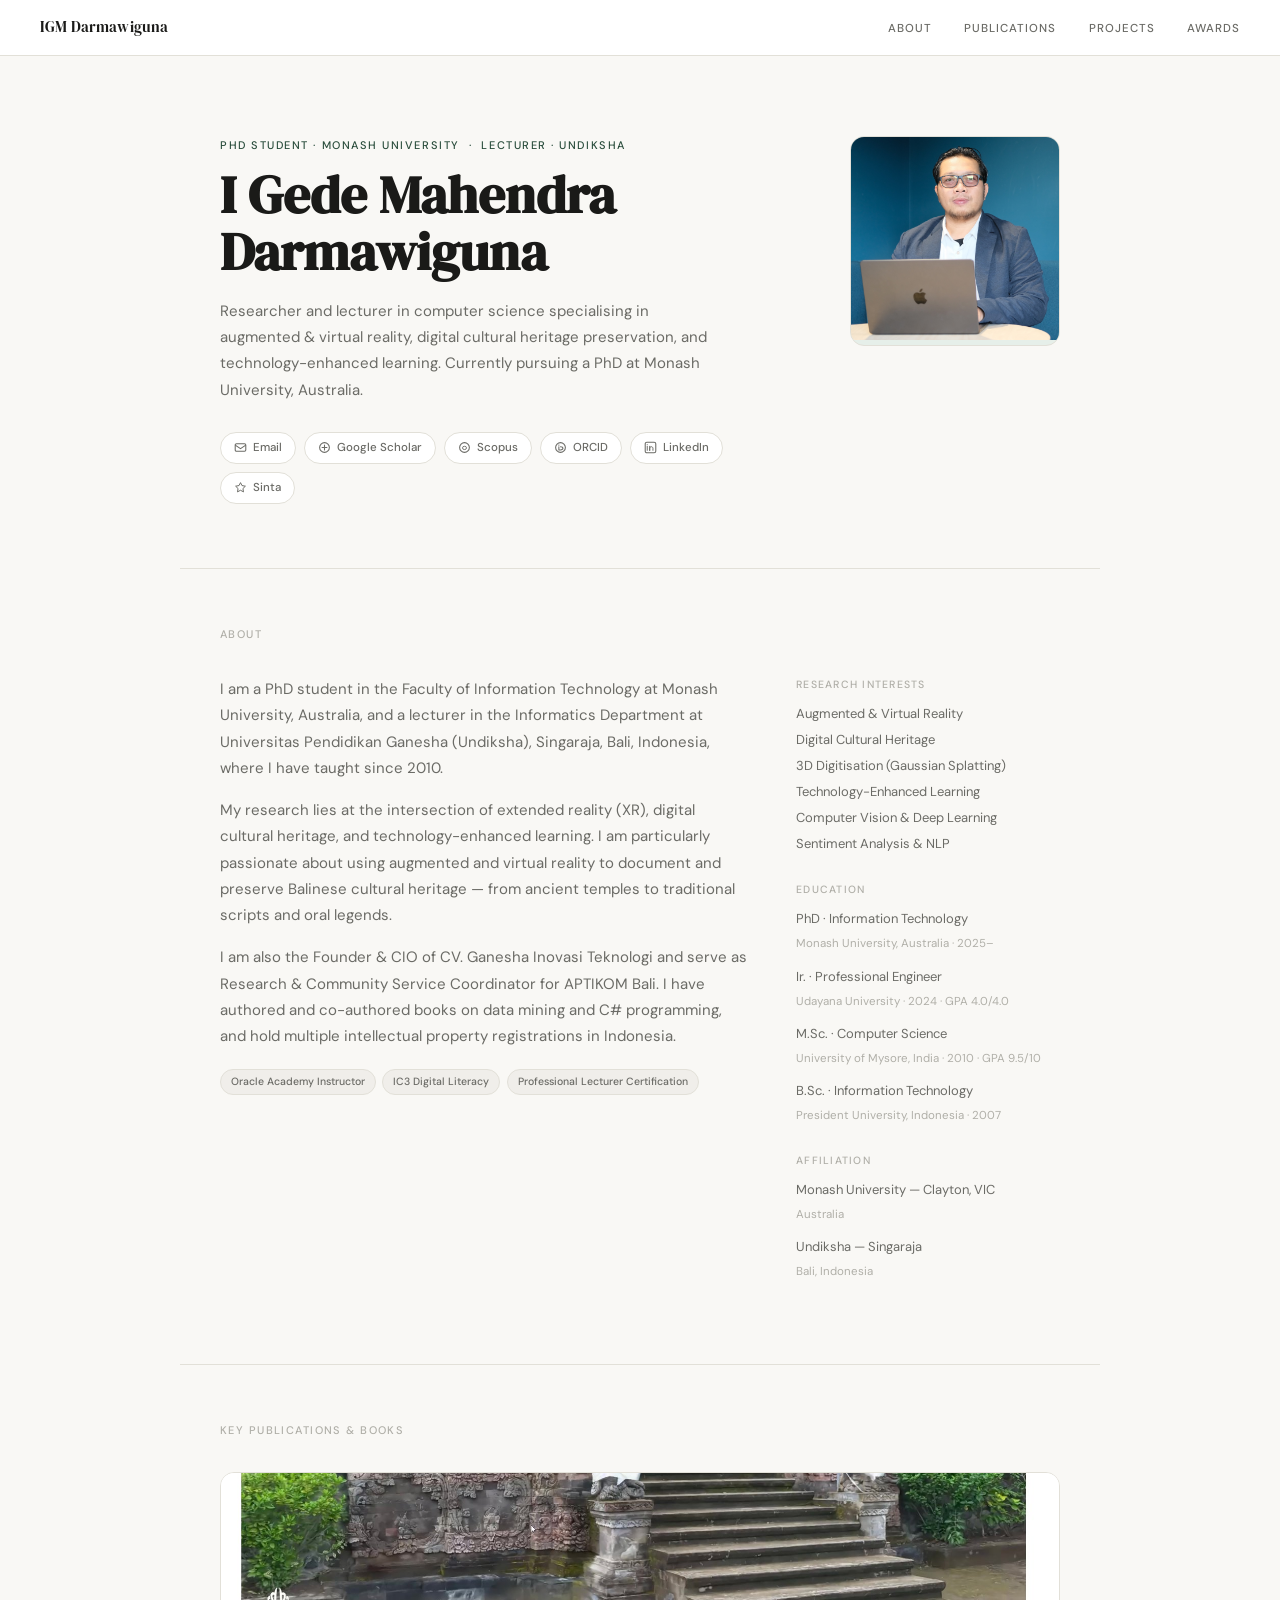
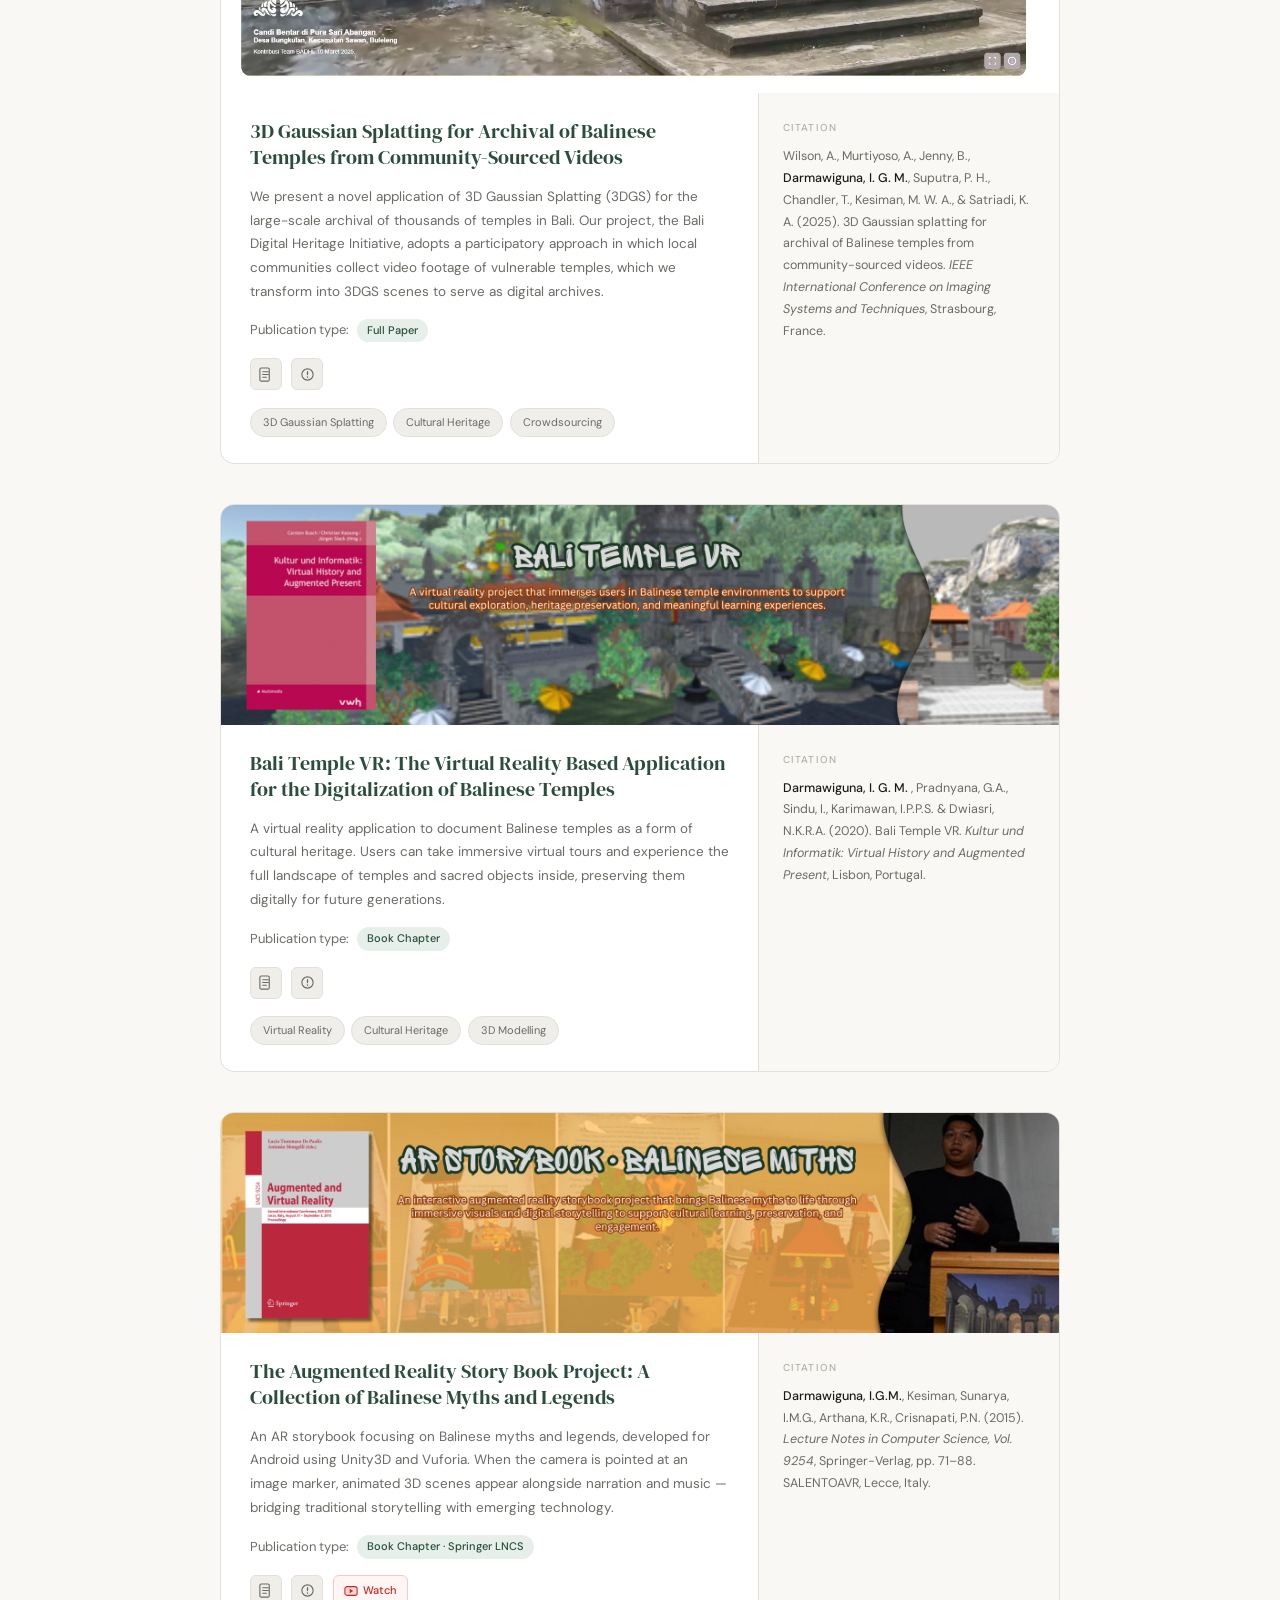
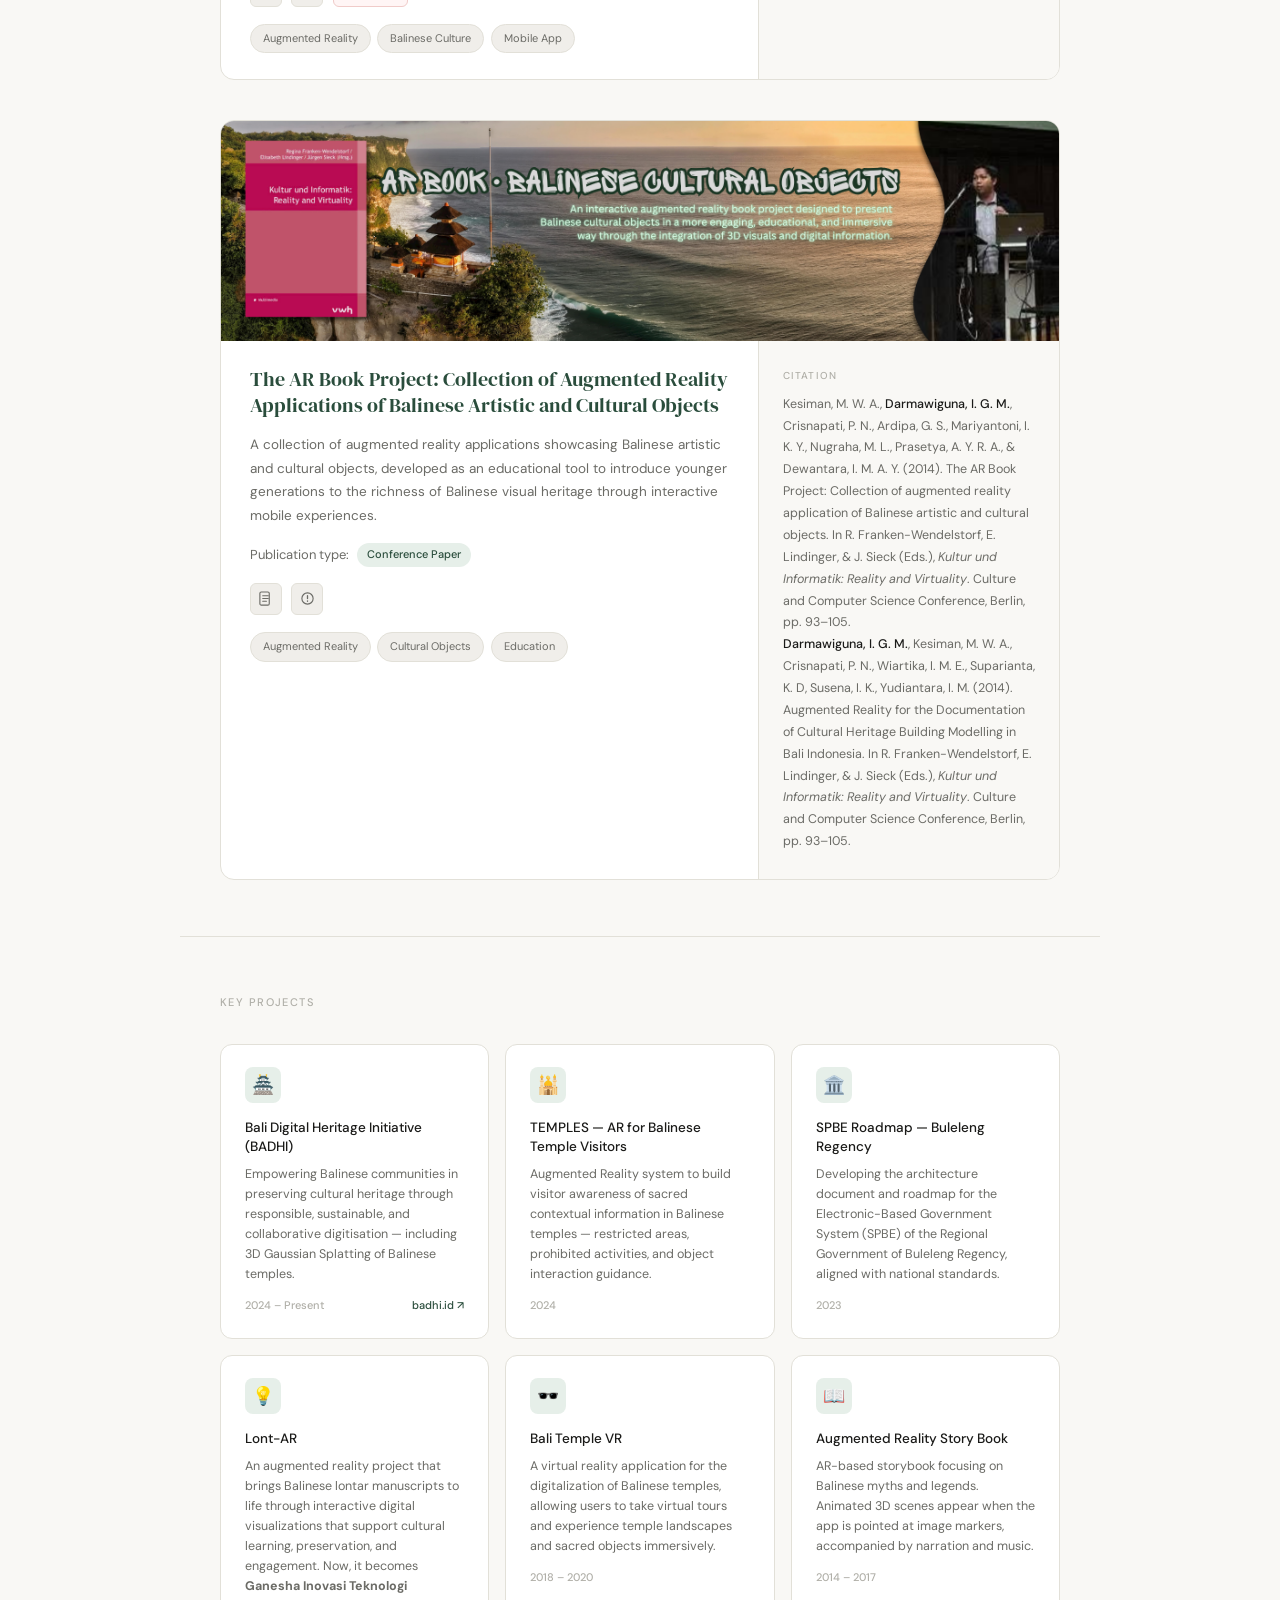
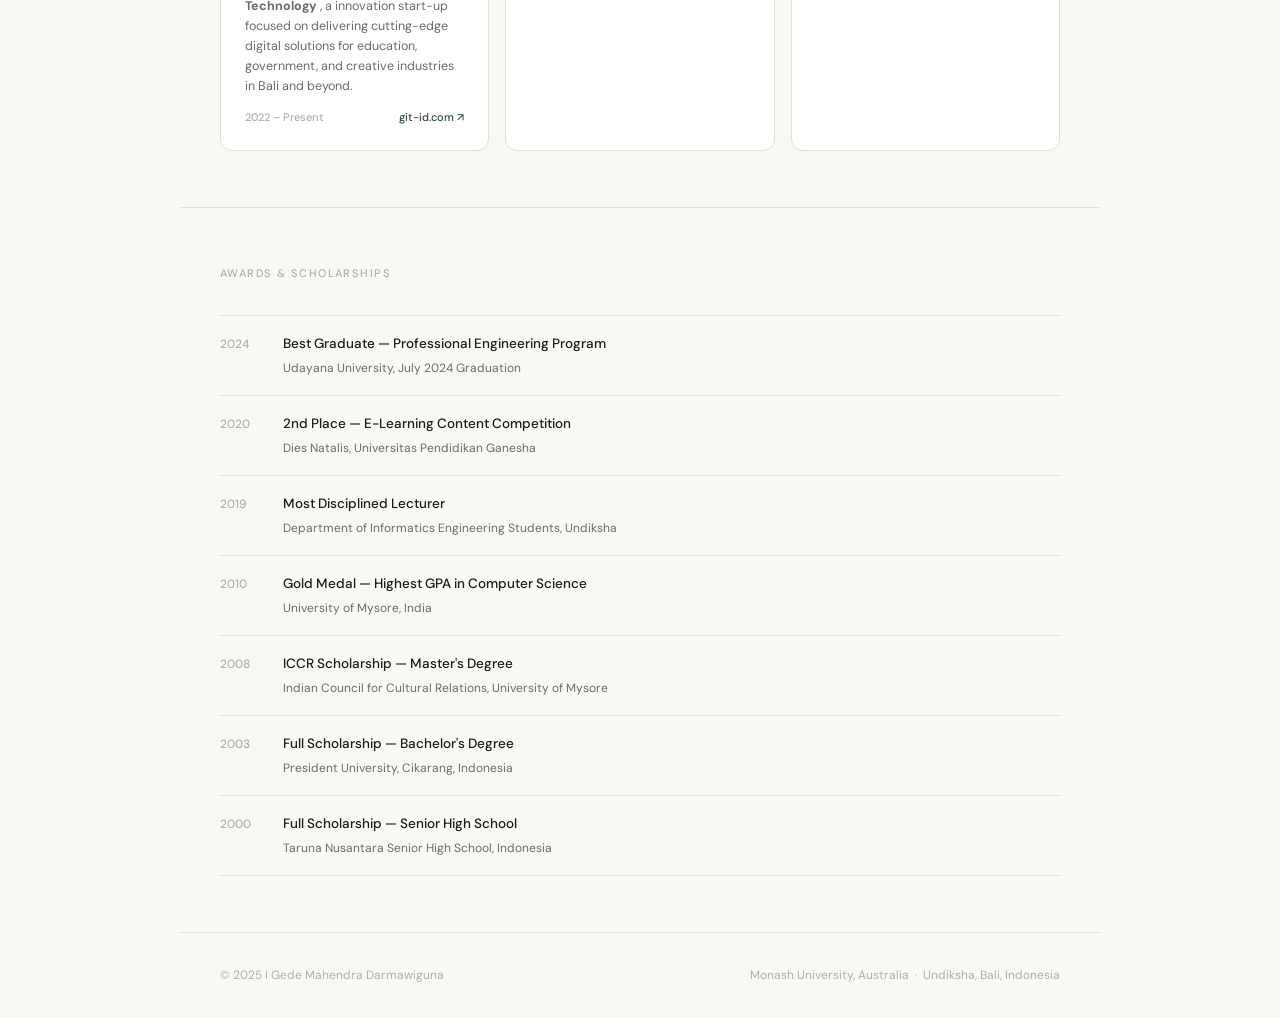
==== index.html @ f2cfb2e0 "Update index.html" ====
<!DOCTYPE html>
<html lang="en">
<head>
  <meta charset="UTF-8" />
  <meta name="viewport" content="width=device-width, initial-scale=1.0" />
  <title>I Gede Mahendra Darmawiguna</title>
  <link href="https://fonts.googleapis.com/css2?family=DM+Serif+Display:ital@0;1&family=DM+Sans:opsz,wght@9..40,300;9..40,400;9..40,500&display=swap" rel="stylesheet" />
  <link rel="stylesheet" href="style.css" />
</head>
<body>

<!-- ═══════════════════════════════════════
     NAV
════════════════════════════════════════ -->
<nav>
  <a href="#" class="nav-logo">IGM Darmawiguna</a>
  <ul class="nav-links">
    <li><a href="#about">About</a></li>
    <li><a href="#publications">Publications</a></li>
    <li><a href="#projects">Projects</a></li>
    <li><a href="#awards">Awards</a></li>
  </ul>
</nav>

<!-- ═══════════════════════════════════════
     HERO
════════════════════════════════════════ -->
<div class="hero">
  <div>
    <p class="hero-title">PhD Student · Monash University &nbsp;·&nbsp; Lecturer · Undiksha</p>
    <h1 class="hero-name">I Gede Mahendra<br>Darmawiguna</h1>
    <p class="hero-tagline">
      Researcher and lecturer in computer science specialising in augmented &amp; virtual reality,
      digital cultural heritage preservation, and technology-enhanced learning.
      Currently pursuing a PhD at Monash University, Australia.
    </p>
    <div class="hero-contacts">
      <a class="contact-pill" href="mailto:i.darmawiguna@monash.edu">
        <svg width="13" height="13" viewBox="0 0 16 16" fill="none"><rect x="1.5" y="3.5" width="13" height="9" rx="1.5" stroke="currentColor" stroke-width="1.3"/><path d="M1.5 5l6.5 4.5L14.5 5" stroke="currentColor" stroke-width="1.3"/></svg>
        Email
      </a>
      <a class="contact-pill" href="https://scholar.google.com/citations?user=TYNXprAAAAAJ&hl=en" target="_blank">
        <svg width="13" height="13" viewBox="0 0 16 16" fill="none"><circle cx="8" cy="8" r="6" stroke="currentColor" stroke-width="1.3"/><path d="M5 8h6M8 5v6" stroke="currentColor" stroke-width="1.3" stroke-linecap="round"/></svg>
        Google Scholar
      </a>
      <a class="contact-pill" href="https://www.scopus.com/authid/detail.uri?authorId=56912388700" target="_blank">
        <svg width="13" height="13" viewBox="0 0 16 16" fill="none"><circle cx="8" cy="8" r="6" stroke="currentColor" stroke-width="1.3"/><path d="M5.5 8.5a2.5 2 0 1 0 5 0 2.5 2 0 1 0-5 0" stroke="currentColor" stroke-width="1.1"/></svg>
        Scopus
      </a>
      <a class="contact-pill" href="https://orcid.org/0000-0002-4368-580X" target="_blank">
        <svg width="13" height="13" viewBox="0 0 16 16" fill="none"><circle cx="8" cy="8" r="6" stroke="currentColor" stroke-width="1.3"/><circle cx="6" cy="5" r="0.8" fill="currentColor"/><path d="M6 7v4M8 7c2 0 3 1 3 2s-1 2-3 2H6" stroke="currentColor" stroke-width="1.3" stroke-linecap="round"/></svg>
        ORCID
      </a>
      <a class="contact-pill" href="https://www.linkedin.com/in/igmdarmawiguna/" target="_blank">
        <svg width="13" height="13" viewBox="0 0 16 16" fill="none"><rect x="1.5" y="1.5" width="13" height="13" rx="2" stroke="currentColor" stroke-width="1.3"/><path d="M4 6.5v5M4 4.5v.1M7 11.5V9c0-1.1.9-2 2-2s2 .9 2 2v2.5M7 6.5v5" stroke="currentColor" stroke-width="1.2" stroke-linecap="round"/></svg>
        LinkedIn
      </a>
      <a class="contact-pill" href="https://sinta.kemdikbud.go.id/authors/profile/5976117" target="_blank">
        <svg width="13" height="13" viewBox="0 0 16 16" fill="none"><path d="M8 2l1.8 3.6L14 6.4l-3 2.9.7 4.1L8 11.4l-3.7 2 .7-4.1-3-2.9 4.2-.8z" stroke="currentColor" stroke-width="1.2" stroke-linejoin="round"/></svg>
        Sinta
      </a>
    </div>
  </div>
  <div class="hero-photo">
   <span class="hero-photo-initials"><img src="images/photo.png" alt="I Gede Mahendra Darmawiguna" style="width:100%;height:100%;object-fit:cover;"></span>
  </div>
</div>

<!-- ═══════════════════════════════════════
     ABOUT
════════════════════════════════════════ -->
<section id="about">
  <p class="section-label">About</p>
  <div class="about-grid">
    <div class="about-text">
      <p>I am a PhD student in the Faculty of Information Technology at Monash University, Australia, and a lecturer in the Informatics Department at Universitas Pendidikan Ganesha (Undiksha), Singaraja, Bali, Indonesia, where I have taught since 2010.</p>
      <p>My research lies at the intersection of extended reality (XR), digital cultural heritage, and technology-enhanced learning. I am particularly passionate about using augmented and virtual reality to document and preserve Balinese cultural heritage — from ancient temples to traditional scripts and oral legends.</p>
      <p>I am also the Founder &amp; CIO of CV. Ganesha Inovasi Teknologi and serve as Research &amp; Community Service Coordinator for APTIKOM Bali. I have authored and co-authored books on data mining and C# programming, and hold multiple intellectual property registrations in Indonesia.</p>
      <div class="cert-row">
        <span class="cert-badge">Oracle Academy Instructor</span>
        <span class="cert-badge">IC3 Digital Literacy</span>
        <span class="cert-badge">Professional Lecturer Certification</span>
      </div>
    </div>
    <div class="about-sidebar">
      <div class="sidebar-block">
        <h4>Research Interests</h4>
        <p>Augmented &amp; Virtual Reality</p>
        <p>Digital Cultural Heritage</p>
        <p>3D Digitisation (Gaussian Splatting)</p>
        <p>Technology-Enhanced Learning</p>
        <p>Computer Vision &amp; Deep Learning</p>
        <p>Sentiment Analysis &amp; NLP</p>
        
      </div>
      <div class="sidebar-block">
        <h4>Education</h4>
        <p>PhD · Information Technology</p>
        <p class="sub">Monash University, Australia · 2025–</p>
        <p>Ir. · Professional Engineer</p>
        <p class="sub">Udayana University · 2024 · GPA 4.0/4.0</p>
        <p>M.Sc. · Computer Science</p>
        <p class="sub">University of Mysore, India · 2010 · GPA 9.5/10</p>
        <p>B.Sc. · Information Technology</p>
        <p class="sub">President University, Indonesia · 2007</p>
      </div>
      <div class="sidebar-block">
        <h4>Affiliation</h4>
        <p>Monash University — Clayton, VIC</p>
        <p class="sub">Australia</p>
        <p>Undiksha — Singaraja</p>
        <p class="sub">Bali, Indonesia</p>
      </div>
    </div>
  </div>
</section>

<!-- ═══════════════════════════════════════
     PUBLICATIONS
     Image files live in: images/
     YouTube links: update href on .pub-icon-btn.yt
════════════════════════════════════════ -->
<section id="publications">
  <p class="section-label">Key Publications &amp; Books</p>
  <div class="pub-list">

    <!-- ── PUB 1 ── -->
    <div class="pub-card">
      <!-- images/pub-badhi-3dgs.png — screenshot from BADHI project -->
      <img class="pub-thumb" src="images/pub-badhi-3dgs.png" alt="3D Gaussian Splatting — Balinese Temples" />
      <div class="pub-body">
        <div class="pub-main">
          <h3 class="pub-title">3D Gaussian Splatting for Archival of Balinese Temples from Community-Sourced Videos</h3>
          <p class="pub-abstract">We present a novel application of 3D Gaussian Splatting (3DGS) for the large-scale archival of thousands of temples in Bali. Our project, the Bali Digital Heritage Initiative, adopts a participatory approach in which local communities collect video footage of vulnerable temples, which we transform into 3DGS scenes to serve as digital archives.</p>
          <div class="pub-type-row">Publication type: <span class="pub-type-badge">Full Paper</span></div>
          <div class="pub-icons">
            <!-- PDF -->
            <a class="pub-icon-btn" href="#" title="PDF">
              <svg width="15" height="15" viewBox="0 0 16 16" fill="none"><rect x="2" y="1" width="10" height="14" rx="1.5" stroke="currentColor" stroke-width="1.2"/><path d="M5 5h6M5 8h6M5 11h4" stroke="currentColor" stroke-width="1.1" stroke-linecap="round"/></svg>
            </a>
            <!-- Cite -->
            <a class="pub-icon-btn" href="#" title="Cite / BibTeX">
              <svg width="15" height="15" viewBox="0 0 16 16" fill="none"><path d="M8 14A6 6 0 1 0 8 2a6 6 0 0 0 0 12z" stroke="currentColor" stroke-width="1.2"/><path d="M8 8V5M8 10.5v.5" stroke="currentColor" stroke-width="1.4" stroke-linecap="round"/></svg>
            </a>
          </div>
          <div class="pub-tags">
            <span class="tag">3D Gaussian Splatting</span>
            <span class="tag">Cultural Heritage</span>
            <span class="tag">Crowdsourcing</span>
          </div>
        </div>
        <div class="pub-cite">
          <p class="pub-cite-label">Citation</p>
          <p class="pub-cite-text">Wilson, A., Murtiyoso, A., Jenny, B., <strong>Darmawiguna, I. G. M.</strong>, Suputra, P. H., Chandler, T., Kesiman, M. W. A., &amp; Satriadi, K. A. (2025). 3D Gaussian splatting for archival of Balinese temples from community-sourced videos. <span class="pub-cite-venue">IEEE International Conference on Imaging Systems and Techniques</span>, Strasbourg, France.</p>
        </div>
      </div>
    </div>

    <!-- ── PUB 3 ── -->
    <div class="pub-card">
      <!-- images/pub-bali-temple-vr.svg — replace with actual screenshot -->
      <img class="pub-thumb" src="images/pub-bali-temple-vr.png" alt="Bali Temple VR" />
      <div class="pub-body">
        <div class="pub-main">
          <h3 class="pub-title">Bali Temple VR: The Virtual Reality Based Application for the Digitalization of Balinese Temples</h3>
          <p class="pub-abstract">A virtual reality application to document Balinese temples as a form of cultural heritage. Users can take immersive virtual tours and experience the full landscape of temples and sacred objects inside, preserving them digitally for future generations.</p>
          <div class="pub-type-row">Publication type: <span class="pub-type-badge">Book Chapter</span></div>
          <div class="pub-icons">
            <a class="pub-icon-btn" href="#" title="PDF"><svg width="15" height="15" viewBox="0 0 16 16" fill="none"><rect x="2" y="1" width="10" height="14" rx="1.5" stroke="currentColor" stroke-width="1.2"/><path d="M5 5h6M5 8h6M5 11h4" stroke="currentColor" stroke-width="1.1" stroke-linecap="round"/></svg></a>
            <a class="pub-icon-btn" href="#" title="Cite / BibTeX"><svg width="15" height="15" viewBox="0 0 16 16" fill="none"><path d="M8 14A6 6 0 1 0 8 2a6 6 0 0 0 0 12z" stroke="currentColor" stroke-width="1.2"/><path d="M8 8V5M8 10.5v.5" stroke="currentColor" stroke-width="1.4" stroke-linecap="round"/></svg></a>
          </div>
          <div class="pub-tags"><span class="tag">Virtual Reality</span><span class="tag">Cultural Heritage</span><span class="tag">3D Modelling</span></div>
        </div>
        <div class="pub-cite">
          <p class="pub-cite-label">Citation</p>
          <p class="pub-cite-text"><strong>Darmawiguna, I. G. M. </strong>, Pradnyana, G.A., Sindu, I., Karimawan, I.P.P.S. &amp; Dwiasri, N.K.R.A. (2020). Bali Temple VR. <span class="pub-cite-venue">Kultur und Informatik: Virtual History and Augmented Present</span>, Lisbon, Portugal.</p>
        </div>
      </div>
    </div>

    <!-- ── PUB 4 ── -->
    <div class="pub-card">
      <!-- images/pub-ar-storybook.svg — replace with actual screenshot -->
      <img class="pub-thumb" src="images/pub-ar-storybook.png" alt="AR Story Book Project" />
      <div class="pub-body">
        <div class="pub-main">
          <h3 class="pub-title">The Augmented Reality Story Book Project: A Collection of Balinese Myths and Legends</h3>
          <p class="pub-abstract">An AR storybook focusing on Balinese myths and legends, developed for Android using Unity3D and Vuforia. When the camera is pointed at an image marker, animated 3D scenes appear alongside narration and music — bridging traditional storytelling with emerging technology.</p>
          <div class="pub-type-row">Publication type: <span class="pub-type-badge">Book Chapter · Springer LNCS</span></div>
          <div class="pub-icons">
            <a class="pub-icon-btn" href="#" title="PDF"><svg width="15" height="15" viewBox="0 0 16 16" fill="none"><rect x="2" y="1" width="10" height="14" rx="1.5" stroke="currentColor" stroke-width="1.2"/><path d="M5 5h6M5 8h6M5 11h4" stroke="currentColor" stroke-width="1.1" stroke-linecap="round"/></svg></a>
            <a class="pub-icon-btn" href="#" title="Cite / BibTeX"><svg width="15" height="15" viewBox="0 0 16 16" fill="none"><path d="M8 14A6 6 0 1 0 8 2a6 6 0 0 0 0 12z" stroke="currentColor" stroke-width="1.2"/><path d="M8 8V5M8 10.5v.5" stroke="currentColor" stroke-width="1.4" stroke-linecap="round"/></svg></a>
            <!-- YouTube: replace href with actual demo video -->
            <a class="pub-icon-btn yt" href="https://www.youtube.com/watch?v=W7mN5129c0Y" target="_blank" title="Watch on YouTube">
              <svg width="14" height="14" viewBox="0 0 16 16" fill="none"><rect x="1" y="3" width="14" height="10" rx="2.5" fill="currentColor" opacity="0.15"/><rect x="1" y="3" width="14" height="10" rx="2.5" stroke="currentColor" stroke-width="1.2"/><path d="M6.5 5.5l4 2.5-4 2.5V5.5z" fill="currentColor"/></svg>
              Watch
            </a>
          </div>
          <div class="pub-tags"><span class="tag">Augmented Reality</span><span class="tag">Balinese Culture</span><span class="tag">Mobile App</span></div>
        </div>
        <div class="pub-cite">
          <p class="pub-cite-label">Citation</p>
          <p class="pub-cite-text"><strong>Darmawiguna, I.G.M.</strong>, Kesiman, Sunarya, I.M.G., Arthana, K.R., Crisnapati, P.N. (2015). <span class="pub-cite-venue">Lecture Notes in Computer Science, Vol. 9254</span>, Springer-Verlag, pp. 71–88. SALENTOAVR, Lecce, Italy.</p>
        </div>
      </div>
    </div>

    <!-- ── PUB 5 ── -->
    <div class="pub-card">
      <!-- images/pub-ar-book.svg — replace with actual screenshot -->
      <img class="pub-thumb" src="images/pub-ar-book.png" alt="The AR Book Project" />
      <div class="pub-body">
        <div class="pub-main">
          <h3 class="pub-title">The AR Book Project: Collection of Augmented Reality Applications of Balinese Artistic and Cultural Objects</h3>
          <p class="pub-abstract">A collection of augmented reality applications showcasing Balinese artistic and cultural objects, developed as an educational tool to introduce younger generations to the richness of Balinese visual heritage through interactive mobile experiences.</p>
          <div class="pub-type-row">Publication type: <span class="pub-type-badge">Conference Paper</span></div>
          <div class="pub-icons">
            <a class="pub-icon-btn" href="#" title="PDF"><svg width="15" height="15" viewBox="0 0 16 16" fill="none"><rect x="2" y="1" width="10" height="14" rx="1.5" stroke="currentColor" stroke-width="1.2"/><path d="M5 5h6M5 8h6M5 11h4" stroke="currentColor" stroke-width="1.1" stroke-linecap="round"/></svg></a>
            <a class="pub-icon-btn" href="#" title="Cite / BibTeX"><svg width="15" height="15" viewBox="0 0 16 16" fill="none"><path d="M8 14A6 6 0 1 0 8 2a6 6 0 0 0 0 12z" stroke="currentColor" stroke-width="1.2"/><path d="M8 8V5M8 10.5v.5" stroke="currentColor" stroke-width="1.4" stroke-linecap="round"/></svg></a>
        
          </div>
          <div class="pub-tags"><span class="tag">Augmented Reality</span><span class="tag">Cultural Objects</span><span class="tag">Education</span></div>
        </div>
        <div class="pub-cite">
          <p class="pub-cite-label">Citation</p>
          <p class="pub-cite-text">Kesiman, M. W. A., <strong>Darmawiguna, I. G. M.</strong>, Crisnapati, P. N., Ardipa, G. S., Mariyantoni, I. K. Y., Nugraha, M. L., Prasetya, A. Y. R. A., & Dewantara, I. M. A. Y. (2014). The AR Book Project: Collection of augmented reality application of Balinese artistic and cultural objects. In R. Franken-Wendelstorf, E. Lindinger, & J. Sieck (Eds.), <span class="pub-cite-venue">Kultur und Informatik: Reality and Virtuality</span>. Culture and Computer Science Conference, Berlin, pp. 93–105.</p>
          <p class="pub-cite-text"><strong>Darmawiguna, I. G. M.</strong>, Kesiman, M. W. A., Crisnapati, P. N., Wiartika, I. M. E., Suparianta, K. D, Susena, I. K., Yudiantara, I. M. (2014). Augmented Reality for the Documentation of Cultural Heritage Building Modelling in Bali Indonesia. In R. Franken-Wendelstorf, E. Lindinger, & J. Sieck (Eds.), <span class="pub-cite-venue">Kultur und Informatik: Reality and Virtuality</span>. Culture and Computer Science Conference, Berlin, pp. 93–105.</p>         
        </div>
      </div>
    </div>

  </div>
</section>

<!-- ═══════════════════════════════════════
     PROJECTS
════════════════════════════════════════ -->
<section id="projects">
  <p class="section-label">Key Projects</p>
  <div class="projects-grid">

    <a class="project-card" href="https://badhi.id/" target="_blank">
      <div class="project-icon">🏯</div>
      <p class="project-name">Bali Digital Heritage Initiative (BADHI)</p>
      <p class="project-desc">Empowering Balinese communities in preserving cultural heritage through responsible, sustainable, and collaborative digitisation — including 3D Gaussian Splatting of Balinese temples.</p>
      <div class="project-meta">
        <span class="project-year">2024 – Present</span>
        <span class="project-link">badhi.id ↗</span>
      </div>
    </a>

    <a class="project-card" href="#" target="_blank">
      <div class="project-icon">🕌</div>
      <p class="project-name">TEMPLES — AR for Balinese Temple Visitors</p>
      <p class="project-desc">Augmented Reality system to build visitor awareness of sacred contextual information in Balinese temples — restricted areas, prohibited activities, and object interaction guidance.</p>
      <div class="project-meta"><span class="project-year">2024</span></div>
    </a>

    <a class="project-card" href="#" target="_blank">
      <div class="project-icon">🏛️</div>
      <p class="project-name">SPBE Roadmap — Buleleng Regency</p>
      <p class="project-desc">Developing the architecture document and roadmap for the Electronic-Based Government System (SPBE) of the Regional Government of Buleleng Regency, aligned with national standards.</p>
      <div class="project-meta"><span class="project-year">2023</span></div>
    </a>

     <a class="project-card" href="https://git-id.com/" target="_blank">
      <div class="project-icon">💡</div>
      <p class="project-name">Lont-AR</p>
      <p class="project-desc">An augmented reality project that brings Balinese lontar manuscripts to life through interactive digital visualizations that support cultural learning, preservation, and engagement. Now, it becomes <strong>Ganesha Inovasi Teknologi Technology </strong>, a innovation start-up focused on delivering cutting-edge digital solutions for education, government, and creative industries in Bali and beyond.</p>
      <div class="project-meta">
        <span class="project-year">2022 – Present</span>
        <span class="project-link">git-id.com ↗</span>
      </div>
    </a>

    <a class="project-card" href="#" target="_blank">
      <div class="project-icon">🕶️</div>
      <p class="project-name">Bali Temple VR</p>
      <p class="project-desc">A virtual reality application for the digitalization of Balinese temples, allowing users to take virtual tours and experience temple landscapes and sacred objects immersively.</p>
      <div class="project-meta"><span class="project-year">2018 – 2020</span></div>
    </a>

    <a class="project-card" href="#" target="_blank">
      <div class="project-icon">📖</div>
      <p class="project-name">Augmented Reality Story Book</p>
      <p class="project-desc">AR-based storybook focusing on Balinese myths and legends. Animated 3D scenes appear when the app is pointed at image markers, accompanied by narration and music.</p>
      <div class="project-meta"><span class="project-year">2014 – 2017</span></div>
    </a>

   

  </div>
</section>

<!-- ═══════════════════════════════════════
     AWARDS
════════════════════════════════════════ -->
<section id="awards">
  <p class="section-label">Awards &amp; Scholarships</p>
  <div class="award-list">

    <div class="award-item">
      <span class="award-year">2024</span>
      <div>
        <p class="award-name">Best Graduate — Professional Engineering Program</p>
        <p class="award-org">Udayana University, July 2024 Graduation</p>
      </div>
    </div>

    <div class="award-item">
      <span class="award-year">2020</span>
      <div>
        <p class="award-name">2nd Place — E-Learning Content Competition</p>
        <p class="award-org">Dies Natalis, Universitas Pendidikan Ganesha</p>
      </div>
    </div>

    <div class="award-item">
      <span class="award-year">2019</span>
      <div>
        <p class="award-name">Most Disciplined Lecturer</p>
        <p class="award-org">Department of Informatics Engineering Students, Undiksha</p>
      </div>
    </div>

    <div class="award-item">
      <span class="award-year">2010</span>
      <div>
        <p class="award-name">Gold Medal — Highest GPA in Computer Science</p>
        <p class="award-org">University of Mysore, India</p>
      </div>
    </div>

    <div class="award-item">
      <span class="award-year">2008</span>
      <div>
        <p class="award-name">ICCR Scholarship — Master's Degree</p>
        <p class="award-org">Indian Council for Cultural Relations, University of Mysore</p>
      </div>
    </div>

    <div class="award-item">
      <span class="award-year">2003</span>
      <div>
        <p class="award-name">Full Scholarship — Bachelor's Degree</p>
        <p class="award-org">President University, Cikarang, Indonesia</p>
      </div>
    </div>

    <div class="award-item">
      <span class="award-year">2000</span>
      <div>
        <p class="award-name">Full Scholarship — Senior High School</p>
        <p class="award-org">Taruna Nusantara Senior High School, Indonesia</p>
      </div>
    </div>

  </div>
</section>

<!-- ═══════════════════════════════════════
     FOOTER
════════════════════════════════════════ -->
<footer>
  <p>© 2025 I Gede Mahendra Darmawiguna</p>
  <p>Monash University, Australia &nbsp;·&nbsp; Undiksha, Bali, Indonesia</p>
</footer>

</body>
</html>
---- style.css ----
/* ============================================================
   I Gede Mahendra Darmawiguna — Personal Profile
   style.css
   ============================================================ */

/* ── RESET & ROOT ── */
*, *::before, *::after { box-sizing: border-box; margin: 0; padding: 0; }

:root {
  --ink:          #1a1a18;
  --ink-muted:    #6b6b66;
  --ink-faint:    #b0afa8;
  --surface:      #f9f8f5;
  --white:        #ffffff;
  --accent:       #2a4d3c;
  --accent-light: #e6efe9;
  --border:       #e2e0d8;
  --tag-bg:       #f0eeea;
  --yt-red:       #c8281e;
}

html { scroll-behavior: smooth; }

body {
  font-family: 'DM Sans', sans-serif;
  background: var(--surface);
  color: var(--ink);
  font-size: 15px;
  line-height: 1.75;
}

/* ── NAV ── */
nav {
  position: sticky; top: 0; z-index: 100;
  background: var(--white);
  border-bottom: 1px solid var(--border);
  display: flex; align-items: center; justify-content: space-between;
  padding: 0 2.5rem; height: 56px;
}
.nav-logo {
  font-family: 'DM Serif Display', serif;
  font-size: 15px; color: var(--ink);
  text-decoration: none; letter-spacing: 0.01em;
}
.nav-links { display: flex; gap: 2rem; list-style: none; }
.nav-links a {
  font-size: 11.5px; font-weight: 500;
  letter-spacing: 0.09em; text-transform: uppercase;
  color: var(--ink-muted); text-decoration: none;
  transition: color 0.2s;
}
.nav-links a:hover { color: var(--accent); }

/* ── HERO ── */
.hero {
  max-width: 920px; margin: 0 auto;
  padding: 5rem 2.5rem 4rem;
  display: grid; grid-template-columns: 1fr 210px;
  gap: 3rem; align-items: start;
}
.hero-title {
  font-size: 11px; font-weight: 500;
  letter-spacing: 0.14em; text-transform: uppercase;
  color: var(--accent); margin-bottom: 0.75rem;
}
.hero-name {
  font-family: 'DM Serif Display', serif;
  font-size: clamp(2.2rem, 5vw, 3.3rem);
  line-height: 1.07; color: var(--ink); margin-bottom: 1.1rem;
}
.hero-tagline {
  font-size: 15px; color: var(--ink-muted);
  max-width: 510px; margin-bottom: 1.8rem;
}
.hero-contacts { display: flex; flex-wrap: wrap; gap: 0.5rem; }
.contact-pill {
  display: inline-flex; align-items: center; gap: 6px;
  padding: 5px 13px; background: var(--white);
  border: 1px solid var(--border); border-radius: 999px;
  font-size: 11.5px; font-weight: 500; color: var(--ink-muted);
  text-decoration: none; transition: border-color 0.2s, color 0.2s;
}
.contact-pill:hover { border-color: var(--accent); color: var(--accent); }
.hero-photo {
  aspect-ratio: 1; border-radius: 14px;
  border: 1px solid var(--border); background: var(--accent-light);
  display: flex; align-items: center; justify-content: center; overflow: hidden;
}
.hero-photo-initials {
  font-family: 'DM Serif Display', serif;
  font-size: 3.8rem; color: var(--accent);
}

/* ── SECTIONS ── */
section {
  max-width: 920px; margin: 0 auto;
  padding: 3.5rem 2.5rem;
  border-top: 1px solid var(--border);
}
.section-label {
  font-size: 11px; font-weight: 500;
  letter-spacing: 0.13em; text-transform: uppercase;
  color: var(--ink-faint); margin-bottom: 2rem;
}

/* ── ABOUT ── */
.about-grid { display: grid; grid-template-columns: 2fr 1fr; gap: 3rem; }
.about-text p { color: var(--ink-muted); margin-bottom: 1rem; font-size: 15px; }
.about-text p:last-child { margin-bottom: 0; }

.sidebar-block { margin-bottom: 1.6rem; }
.sidebar-block h4 {
  font-size: 10.5px; font-weight: 500;
  letter-spacing: 0.12em; text-transform: uppercase;
  color: var(--ink-faint); margin-bottom: 0.55rem;
}
.sidebar-block p { font-size: 13px; color: var(--ink-muted); margin-bottom: 0.2rem; }
.sidebar-block .sub { font-size: 11.5px; color: var(--ink-faint); margin-bottom: 0.7rem; }

.cert-row { display: flex; flex-wrap: wrap; gap: 0.4rem; margin-top: 1.2rem; }
.cert-badge {
  font-size: 10.5px; font-weight: 500; padding: 3px 10px; border-radius: 999px;
  background: var(--tag-bg); color: var(--ink-muted); border: 1px solid var(--border);
}

/* ── PUBLICATIONS — CARD STYLE ── */
.pub-list { display: flex; flex-direction: column; gap: 2.5rem; }

.pub-card {
  background: var(--white);
  border: 1px solid var(--border);
  border-radius: 14px;
  overflow: hidden;
}

/* Thumbnail — real image */
.pub-thumb {
  width: 100%; height: 220px;
  object-fit: cover; display: block;
}

/* Thumbnail — SVG placeholder */
.pub-thumb-svg {
  width: 100%; height: 220px;
  display: block;
}

.pub-body {
  display: grid;
  grid-template-columns: 1fr 300px;
}

/* Left: main content */
.pub-main {
  padding: 1.6rem 1.8rem;
  border-right: 1px solid var(--border);
}

.pub-title {
  font-family: 'DM Serif Display', serif;
  font-size: 1.22rem; font-weight: 400; line-height: 1.35;
  color: var(--accent); margin-bottom: 0.85rem;
}
.pub-title a { color: inherit; text-decoration: none; }
.pub-title a:hover { text-decoration: underline; }

.pub-abstract {
  font-size: 13.5px; color: var(--ink-muted);
  line-height: 1.75; margin-bottom: 1rem;
}

.pub-type-row {
  display: flex; align-items: center; gap: 0.5rem;
  margin-bottom: 1rem; font-size: 13px; color: var(--ink-muted);
}
.pub-type-badge {
  font-size: 11px; font-weight: 500;
  padding: 2px 10px; border-radius: 999px;
  background: var(--accent-light); color: var(--accent);
}

/* Icon buttons row: PDF, Cite, YouTube */
.pub-icons { display: flex; gap: 0.6rem; margin-bottom: 1.1rem; align-items: center; }

.pub-icon-btn {
  display: inline-flex; align-items: center; justify-content: center;
  width: 32px; height: 32px; border-radius: 6px;
  background: var(--tag-bg); border: 1px solid var(--border);
  color: var(--ink-muted); text-decoration: none;
  transition: border-color 0.15s, color 0.15s;
  flex-shrink: 0;
}
.pub-icon-btn:hover { border-color: var(--accent); color: var(--accent); }

/* YouTube button — special red variant */
.pub-icon-btn.yt {
  width: auto; padding: 0 10px; gap: 5px;
  font-size: 11px; font-weight: 500;
  color: var(--yt-red); border-color: #f0cbc9;
  background: #fff5f5;
}
.pub-icon-btn.yt:hover {
  background: #ffeaea;
  border-color: var(--yt-red);
  color: var(--yt-red);
}

.pub-tags { display: flex; gap: 0.4rem; flex-wrap: wrap; }
.tag {
  font-size: 11px; font-weight: 400;
  padding: 4px 12px; border-radius: 999px;
  background: var(--tag-bg); color: var(--ink-muted);
  border: 1px solid var(--border);
}

/* Right: citation panel */
.pub-cite { padding: 1.6rem 1.5rem; background: var(--surface); }

.pub-cite-label {
  font-size: 10px; font-weight: 500;
  letter-spacing: 0.11em; text-transform: uppercase;
  color: var(--ink-faint); margin-bottom: 0.6rem;
}
.pub-cite-text {
  font-size: 12.5px; color: var(--ink-muted); line-height: 1.75;
}
.pub-cite-text strong { color: var(--ink); font-weight: 500; }
.pub-cite-venue { font-style: italic; }

/* ── PROJECTS ── */
.projects-grid {
  display: grid;
  grid-template-columns: repeat(auto-fill, minmax(250px, 1fr));
  gap: 1rem;
}
.project-card {
  background: var(--white); border: 1px solid var(--border);
  border-radius: 12px; padding: 1.4rem 1.5rem;
  transition: border-color 0.2s, transform 0.2s;
  text-decoration: none; display: block;
}
.project-card:hover { border-color: var(--accent); transform: translateY(-2px); }
.project-icon {
  width: 36px; height: 36px; border-radius: 8px;
  background: var(--accent-light);
  display: flex; align-items: center; justify-content: center;
  margin-bottom: 1rem; font-size: 18px;
}
.project-name { font-size: 13.5px; font-weight: 500; color: var(--ink); margin-bottom: 0.4rem; line-height: 1.4; }
.project-desc { font-size: 12.5px; color: var(--ink-muted); line-height: 1.6; margin-bottom: 0.8rem; }
.project-meta { display: flex; justify-content: space-between; align-items: center; }
.project-year { font-size: 11px; font-weight: 500; color: var(--ink-faint); }
.project-link { font-size: 11px; font-weight: 500; color: var(--accent); text-decoration: none; }
.project-link:hover { text-decoration: underline; }

/* ── AWARDS ── */
.award-list { display: flex; flex-direction: column; }
.award-item {
  display: grid; grid-template-columns: 44px 1fr; gap: 1.2rem;
  padding: 1rem 0; border-bottom: 1px solid var(--border); align-items: start;
}
.award-item:first-child { border-top: 1px solid var(--border); }
.award-year { font-size: 12px; font-weight: 500; color: var(--ink-faint); padding-top: 2px; }
.award-name { font-size: 13.5px; font-weight: 500; color: var(--ink); margin-bottom: 0.15rem; }
.award-org { font-size: 12px; color: var(--ink-muted); }

/* ── FOOTER ── */
footer {
  max-width: 920px; margin: 0 auto; padding: 2rem 2.5rem;
  border-top: 1px solid var(--border);
  display: flex; justify-content: space-between; align-items: center;
}
footer p { font-size: 12px; color: var(--ink-faint); }

/* ── RESPONSIVE ── */
@media (max-width: 760px) {
  nav { padding: 0 1.25rem; }
  .nav-links { gap: 1.2rem; }

  .hero {
    grid-template-columns: 1fr;
    padding: 3rem 1.25rem 2.5rem; gap: 2rem;
  }
  .hero-photo { width: 100px; }

  section { padding: 2.5rem 1.25rem; }

  .about-grid { grid-template-columns: 1fr; gap: 2rem; }

  .pub-body { grid-template-columns: 1fr; }
  .pub-main { border-right: none; border-bottom: 1px solid var(--border); }
  .pub-cite { background: var(--surface); }

  footer { flex-direction: column; gap: 0.4rem; text-align: center; }
}
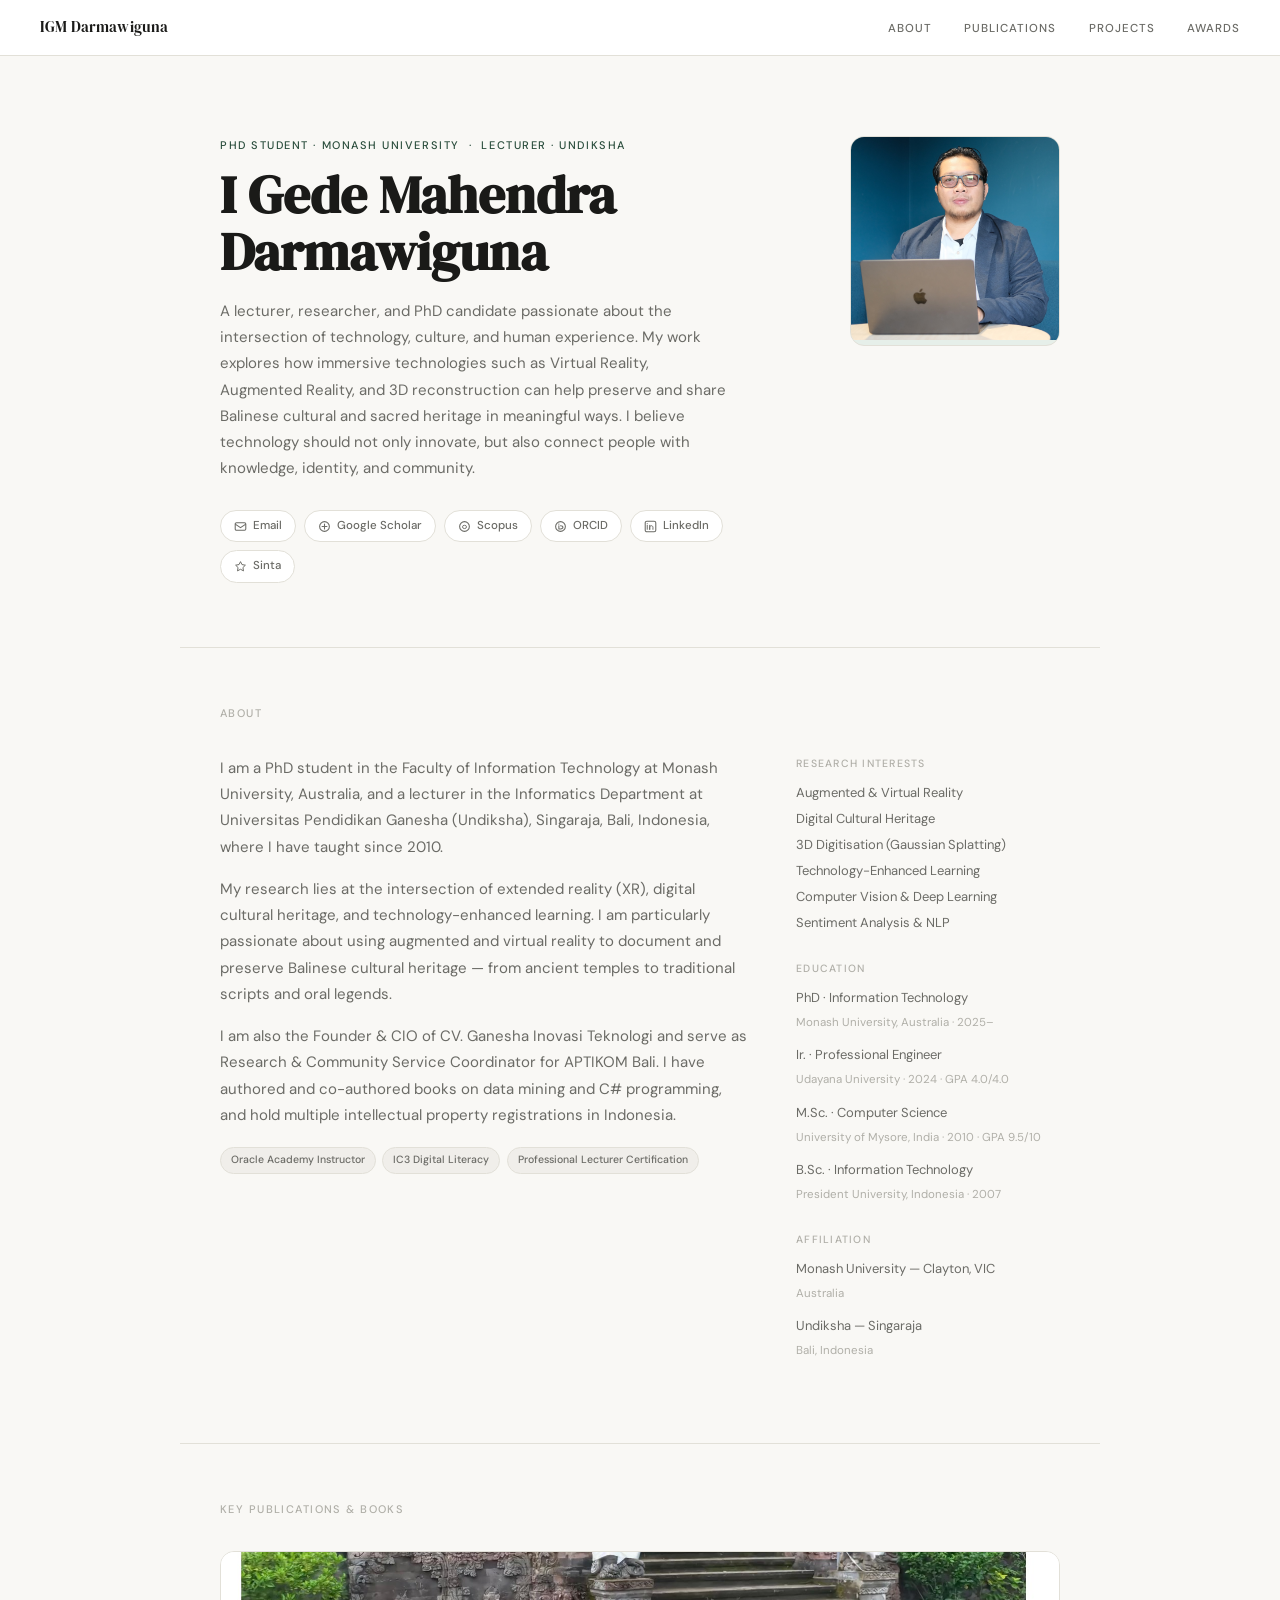
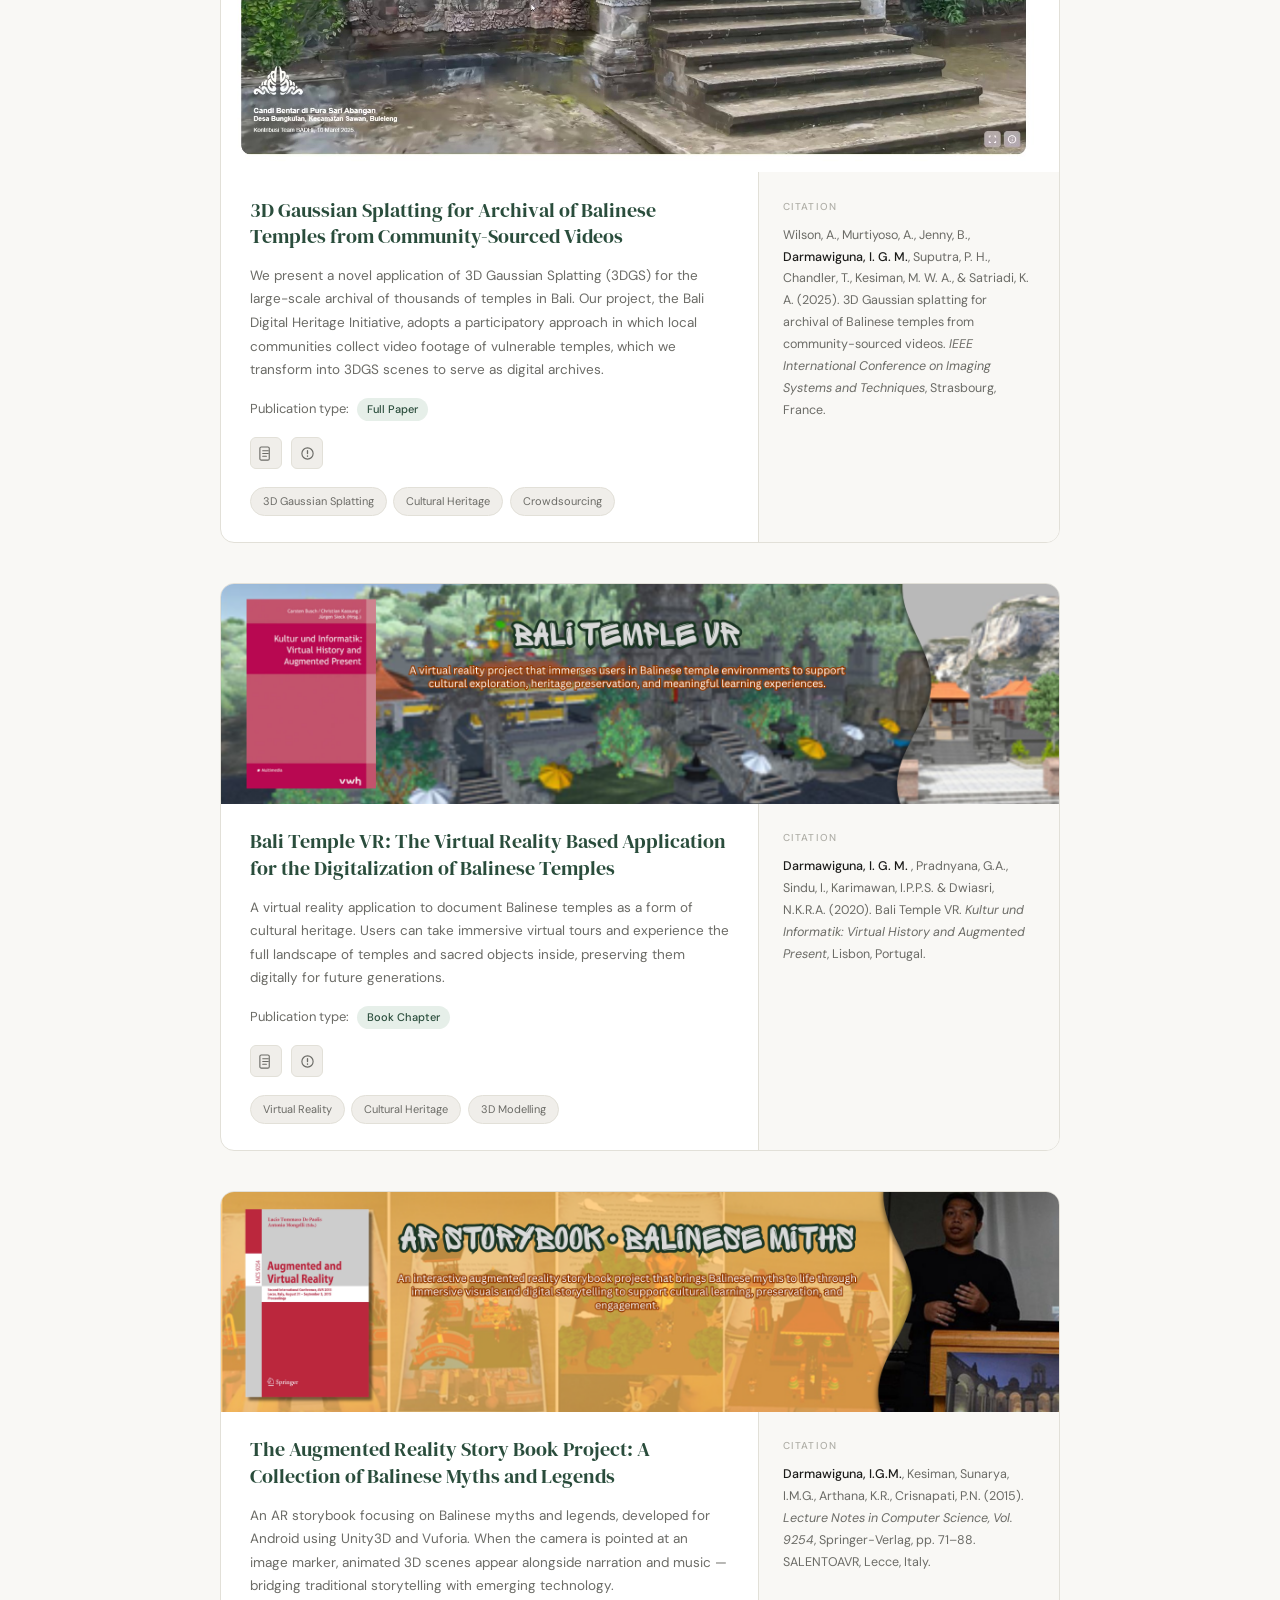
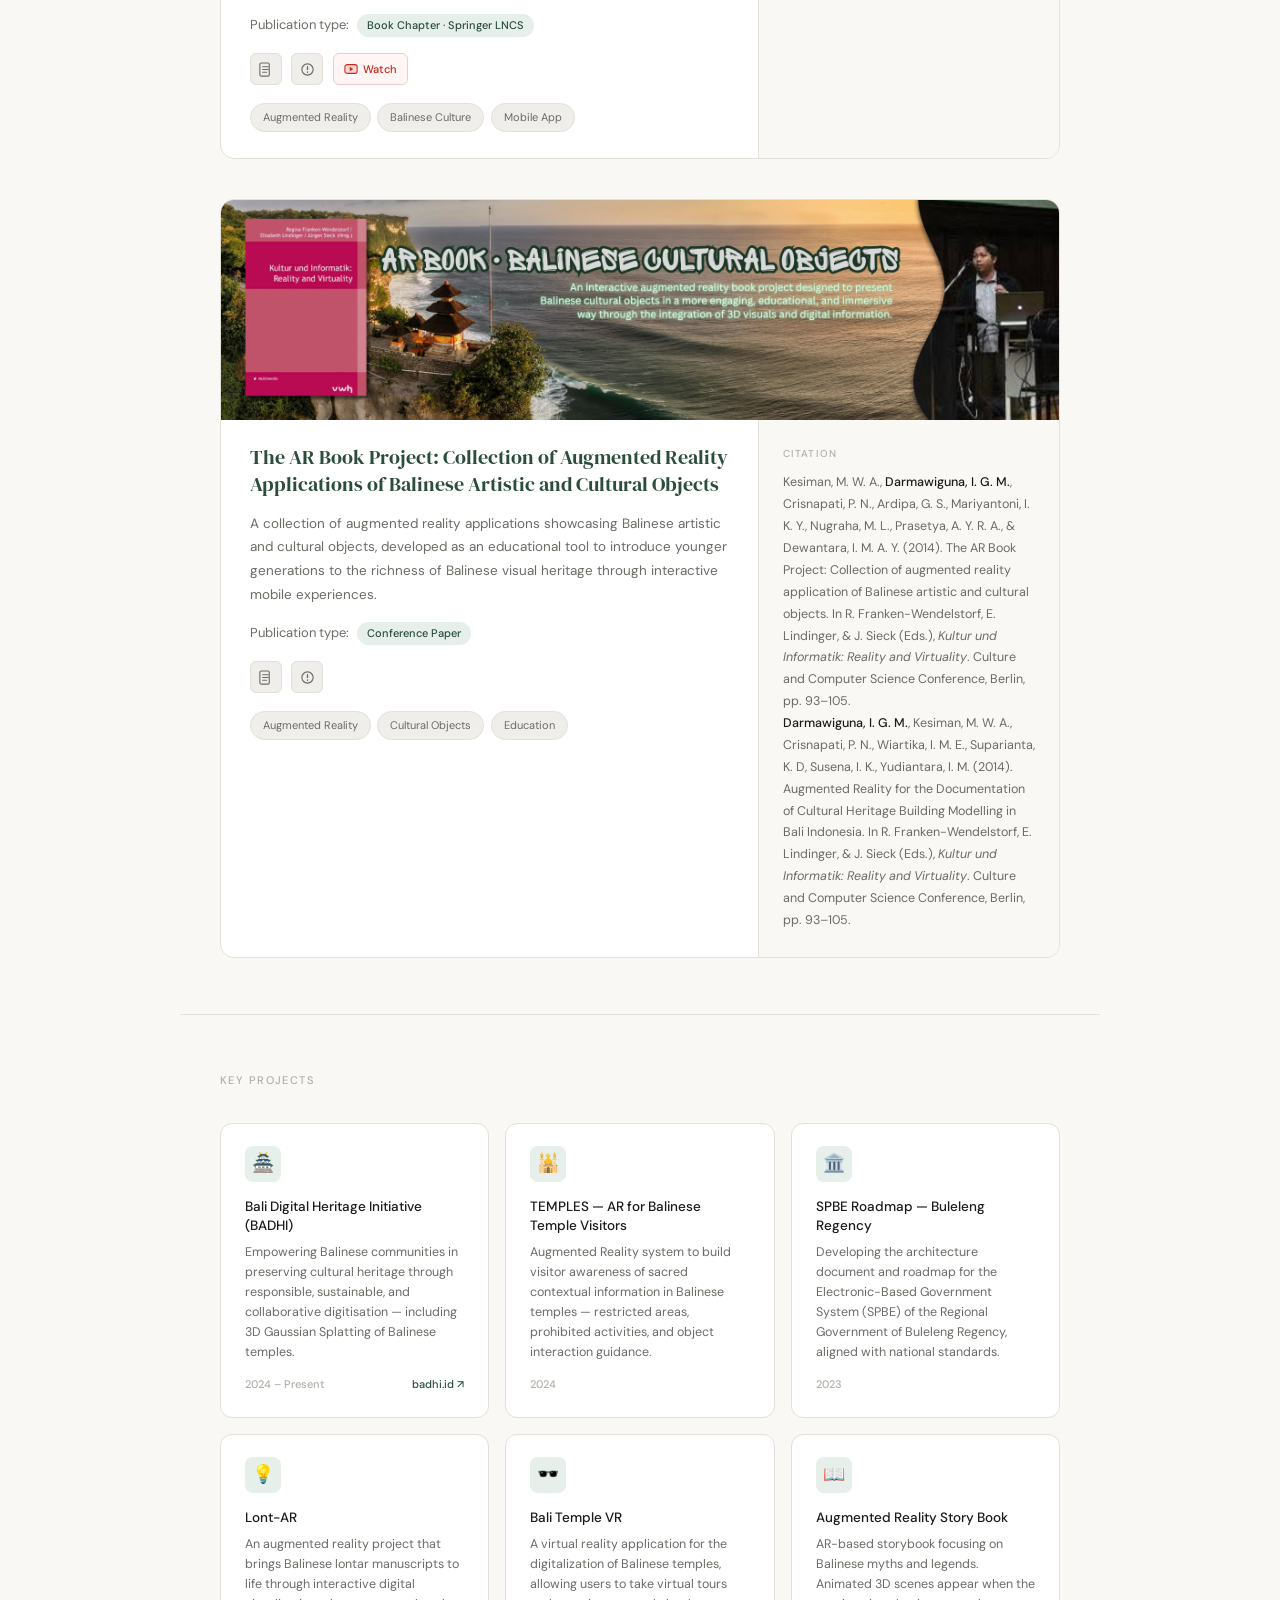
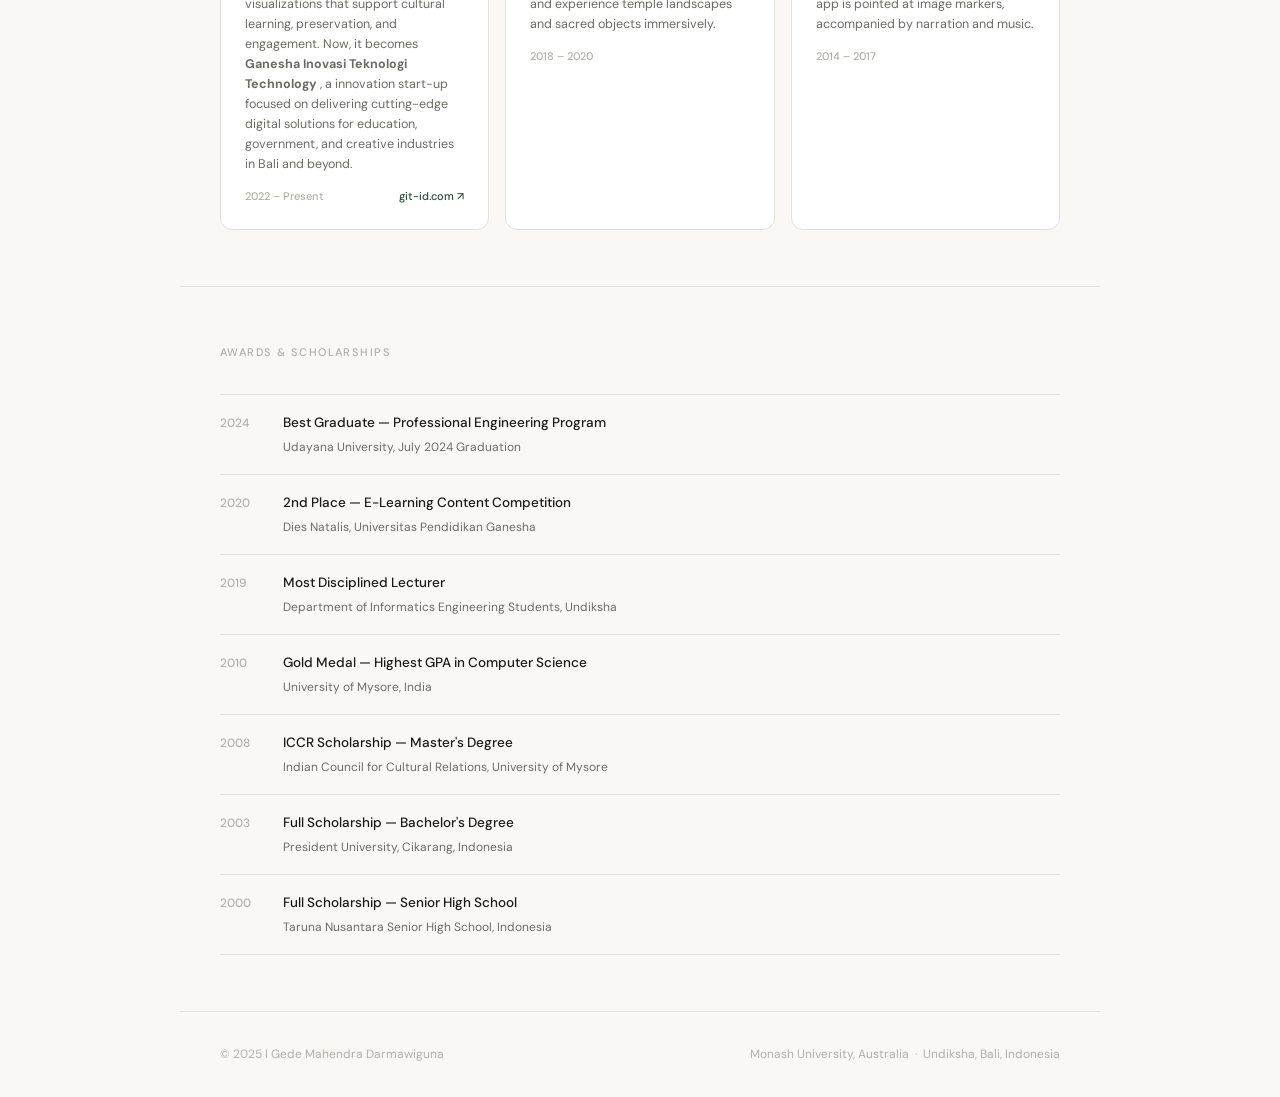
==== commit bc500efe: "Revise hero tagline in index.html Updated the hero tagline to reflect current research focus and int" ====
--- a/index.html
+++ b/index.html
@@ -30,9 +30,7 @@
     <p class="hero-title">PhD Student · Monash University &nbsp;·&nbsp; Lecturer · Undiksha</p>
     <h1 class="hero-name">I Gede Mahendra<br>Darmawiguna</h1>
     <p class="hero-tagline">
-      Researcher and lecturer in computer science specialising in augmented &amp; virtual reality,
-      digital cultural heritage preservation, and technology-enhanced learning.
-      Currently pursuing a PhD at Monash University, Australia.
+      A lecturer, researcher, and PhD candidate passionate about the intersection of technology, culture, and human experience. My work explores how immersive technologies such as Virtual Reality, Augmented Reality, and 3D reconstruction can help preserve and share Balinese cultural and sacred heritage in meaningful ways. I believe technology should not only innovate, but also connect people with knowledge, identity, and community.
     </p>
     <div class="hero-contacts">
       <a class="contact-pill" href="mailto:i.darmawiguna@monash.edu">
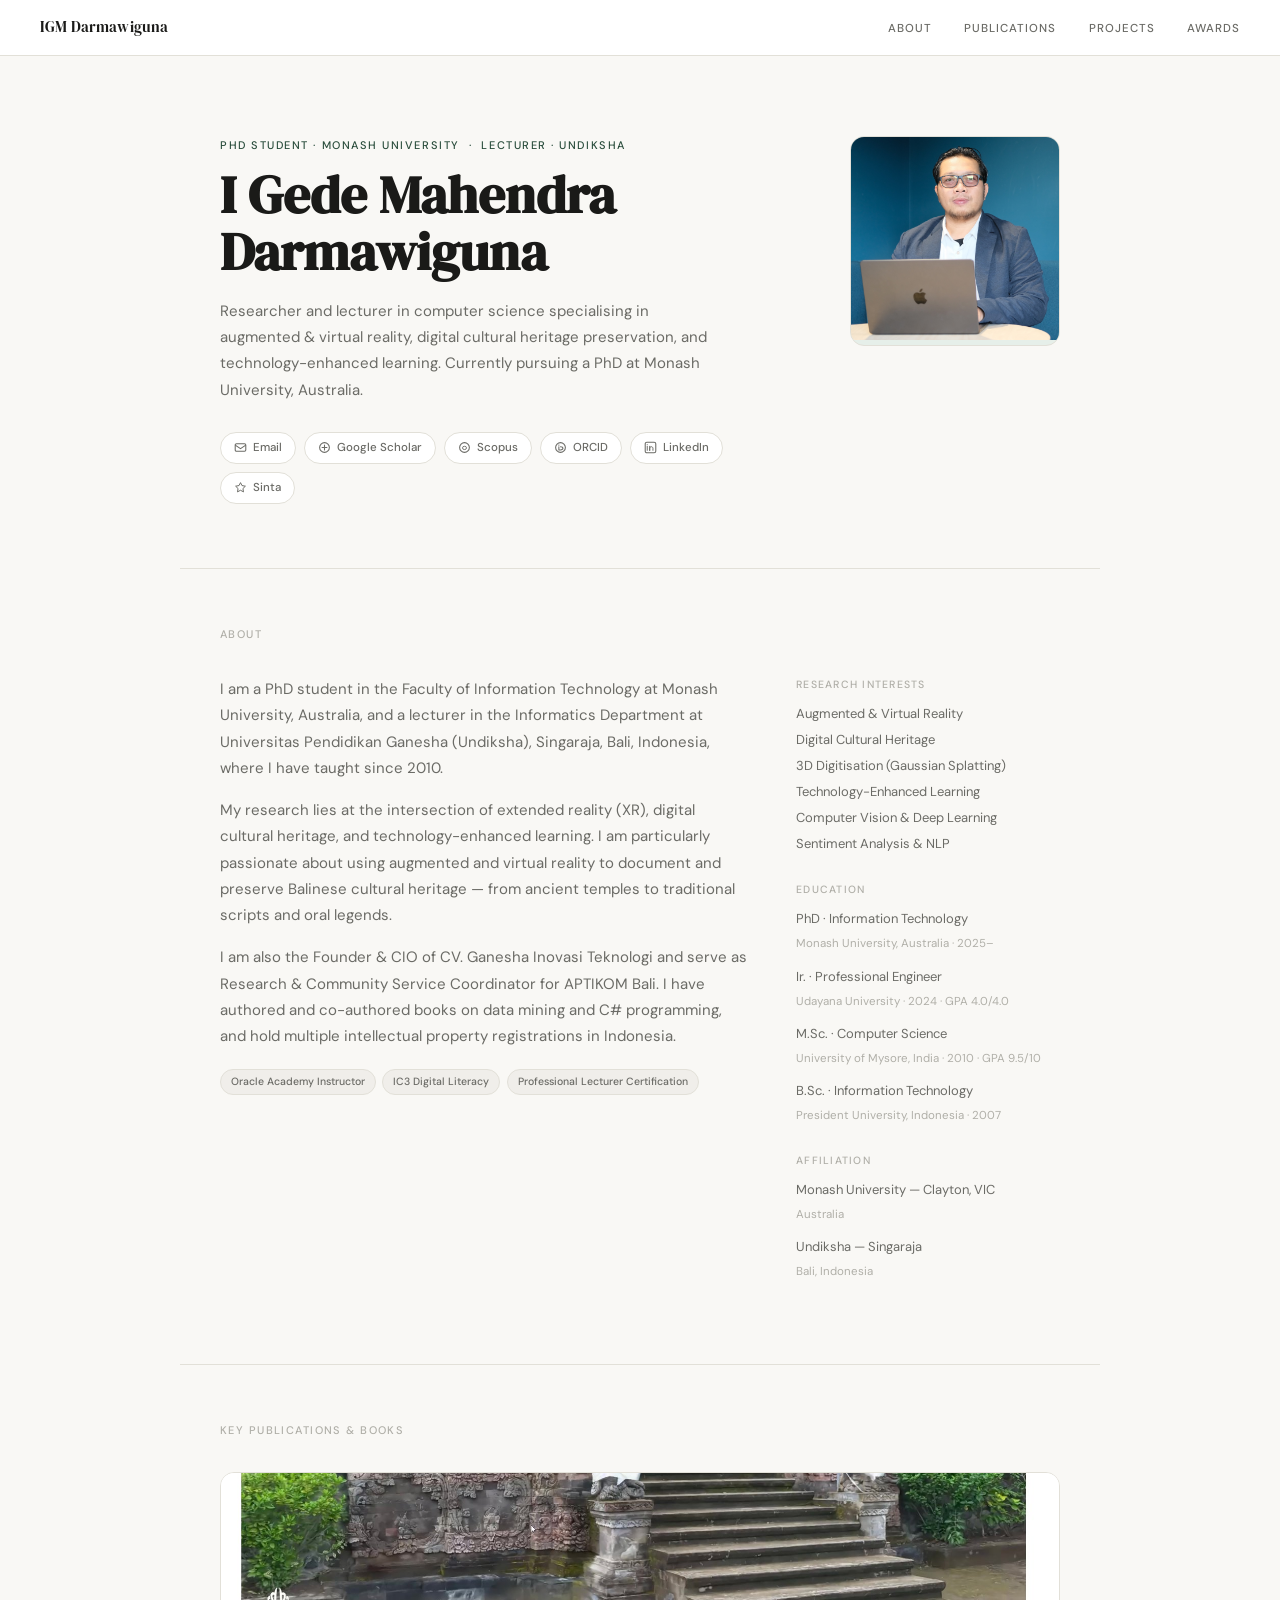
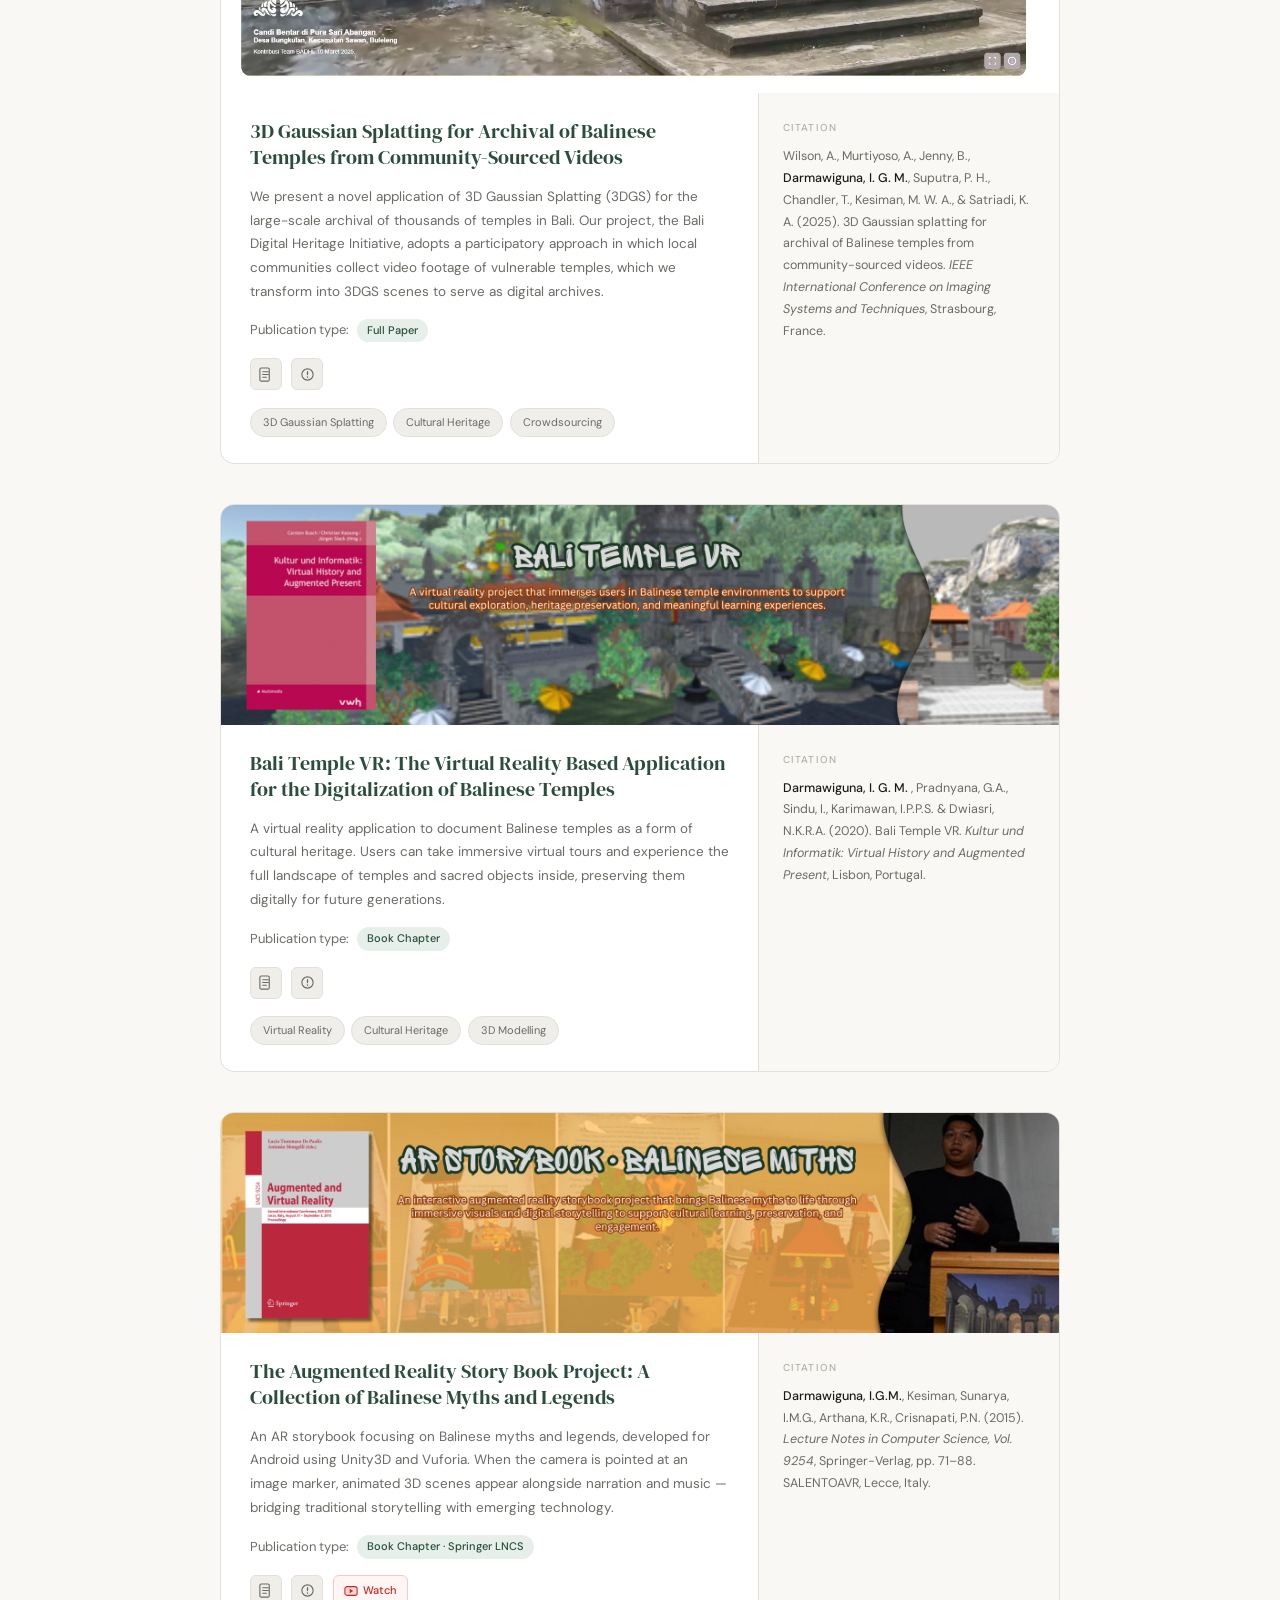
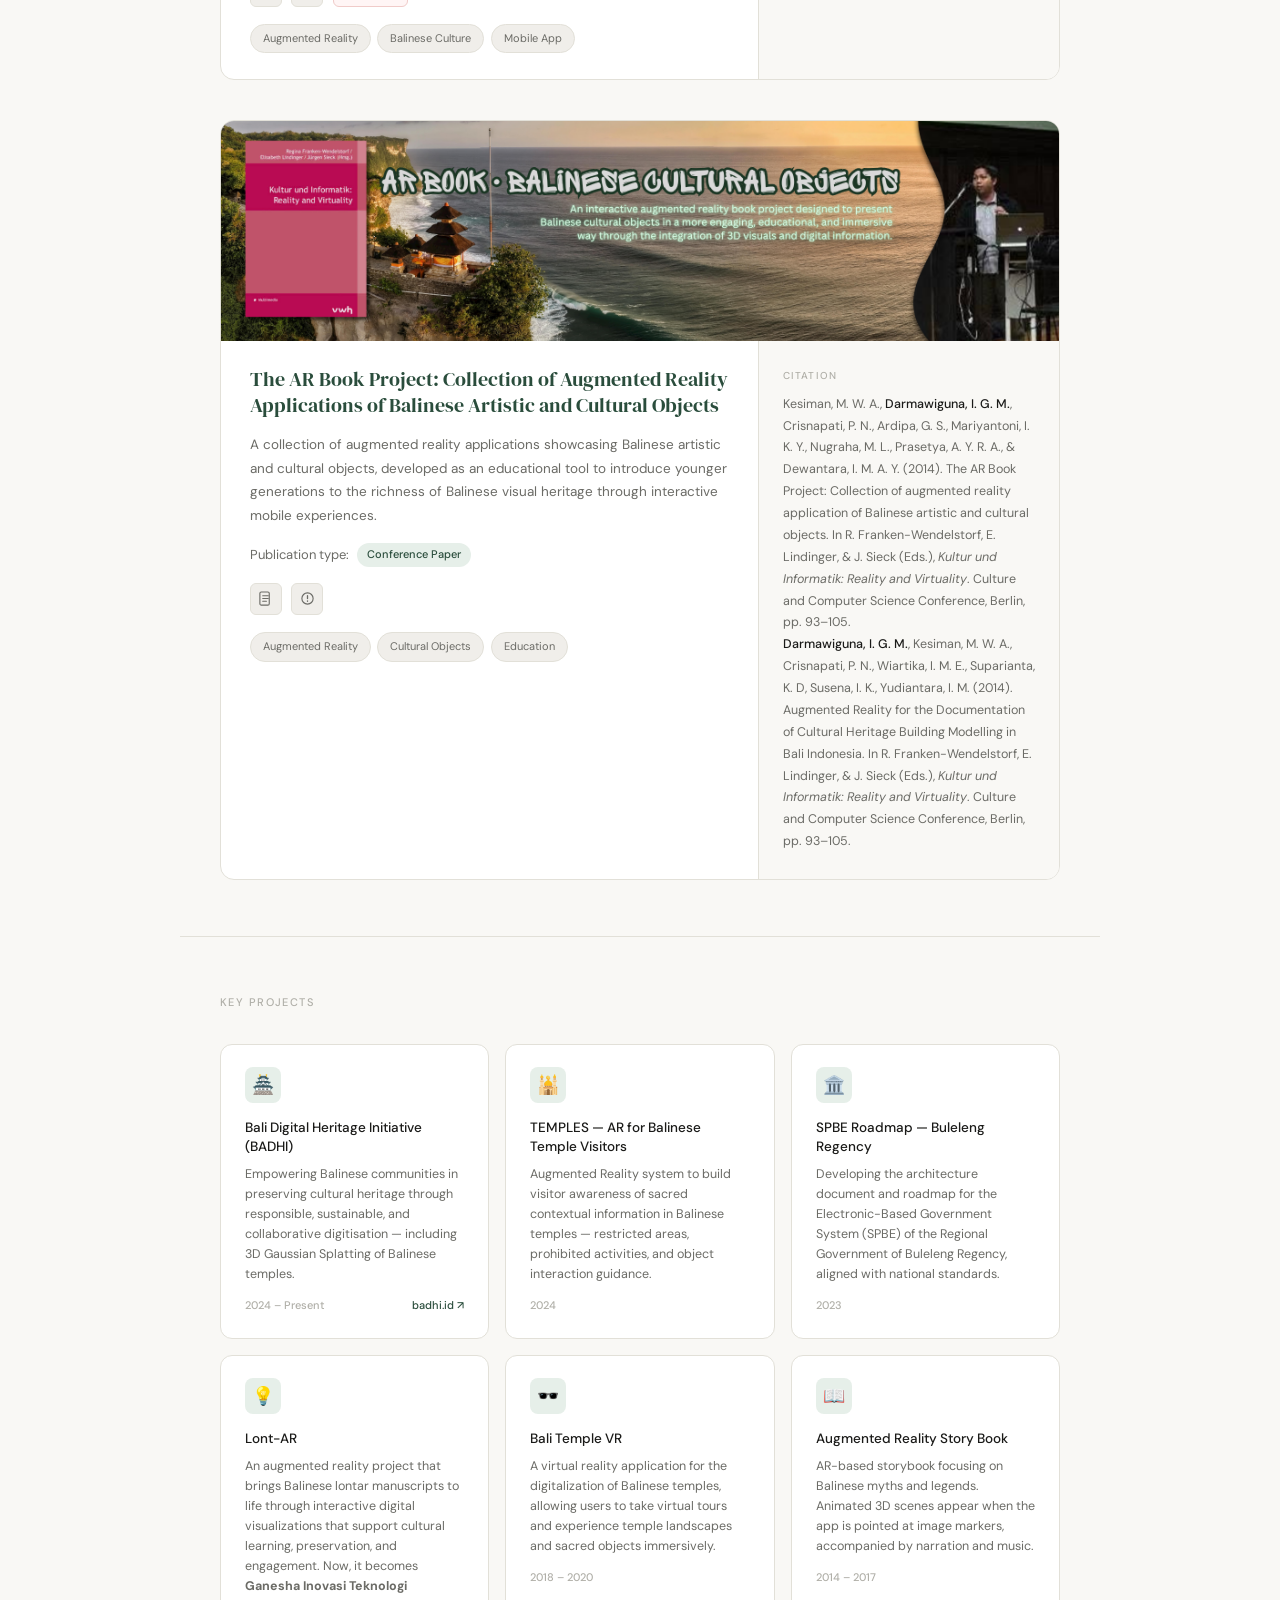
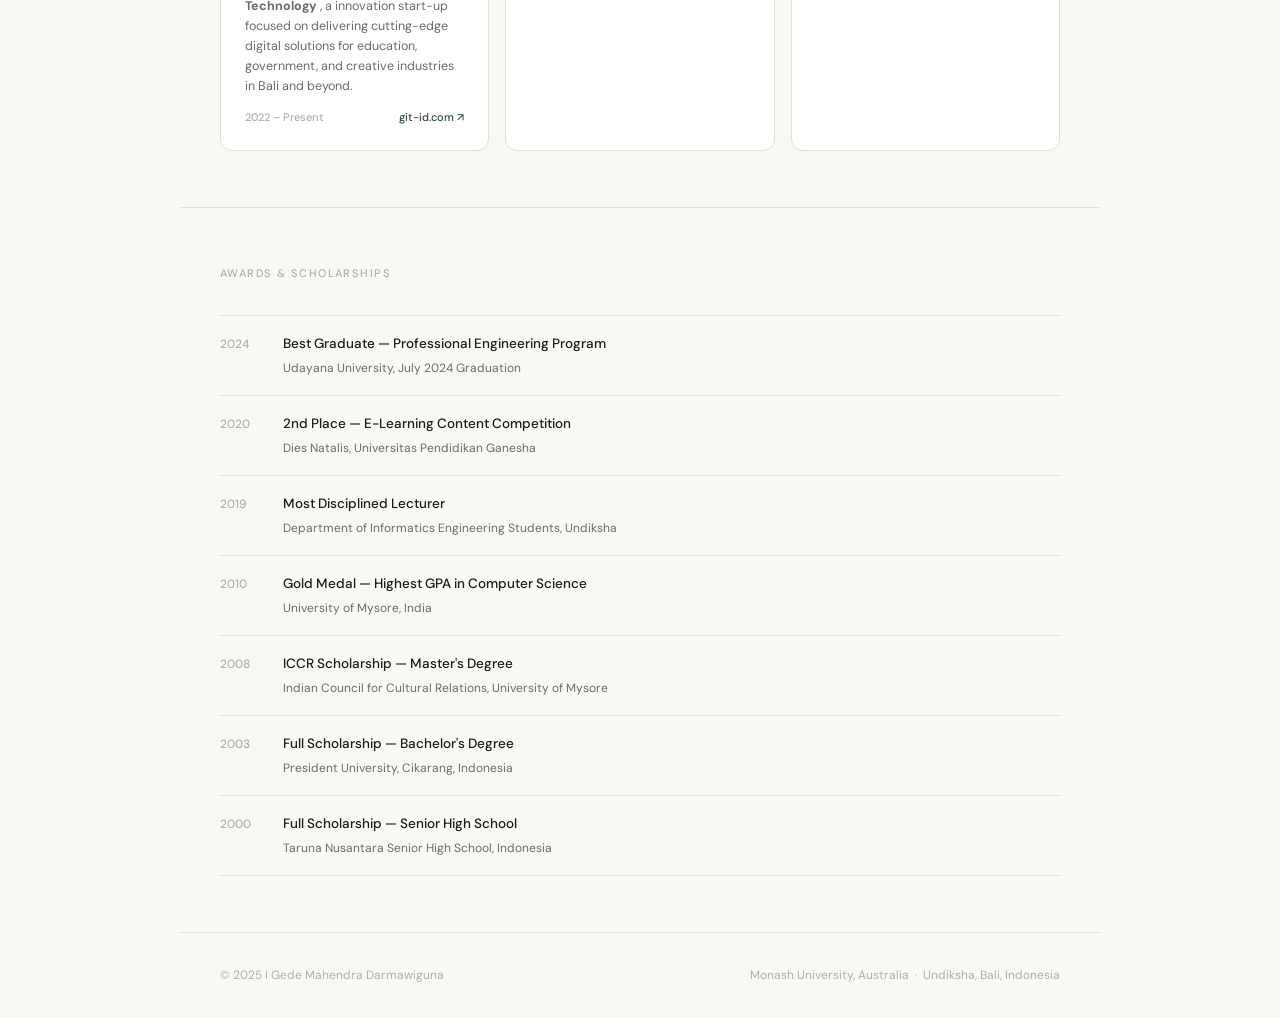
==== commit 22607890: "Update index.html" ====
--- a/index.html
+++ b/index.html
@@ -30,8 +30,10 @@
     <p class="hero-title">PhD Student · Monash University &nbsp;·&nbsp; Lecturer · Undiksha</p>
     <h1 class="hero-name">I Gede Mahendra<br>Darmawiguna</h1>
     <p class="hero-tagline">
-      A lecturer, researcher, and PhD candidate passionate about the intersection of technology, culture, and human experience. My work explores how immersive technologies such as Virtual Reality, Augmented Reality, and 3D reconstruction can help preserve and share Balinese cultural and sacred heritage in meaningful ways. I believe technology should not only innovate, but also connect people with knowledge, identity, and community.
-    </p>
+     Researcher and lecturer in computer science specialising in augmented &amp; virtual reality,
+      digital cultural heritage preservation, and technology-enhanced learning.
+      Currently pursuing a PhD at Monash University, Australia.
+      </p>
     <div class="hero-contacts">
       <a class="contact-pill" href="mailto:i.darmawiguna@monash.edu">
         <svg width="13" height="13" viewBox="0 0 16 16" fill="none"><rect x="1.5" y="3.5" width="13" height="9" rx="1.5" stroke="currentColor" stroke-width="1.3"/><path d="M1.5 5l6.5 4.5L14.5 5" stroke="currentColor" stroke-width="1.3"/></svg>
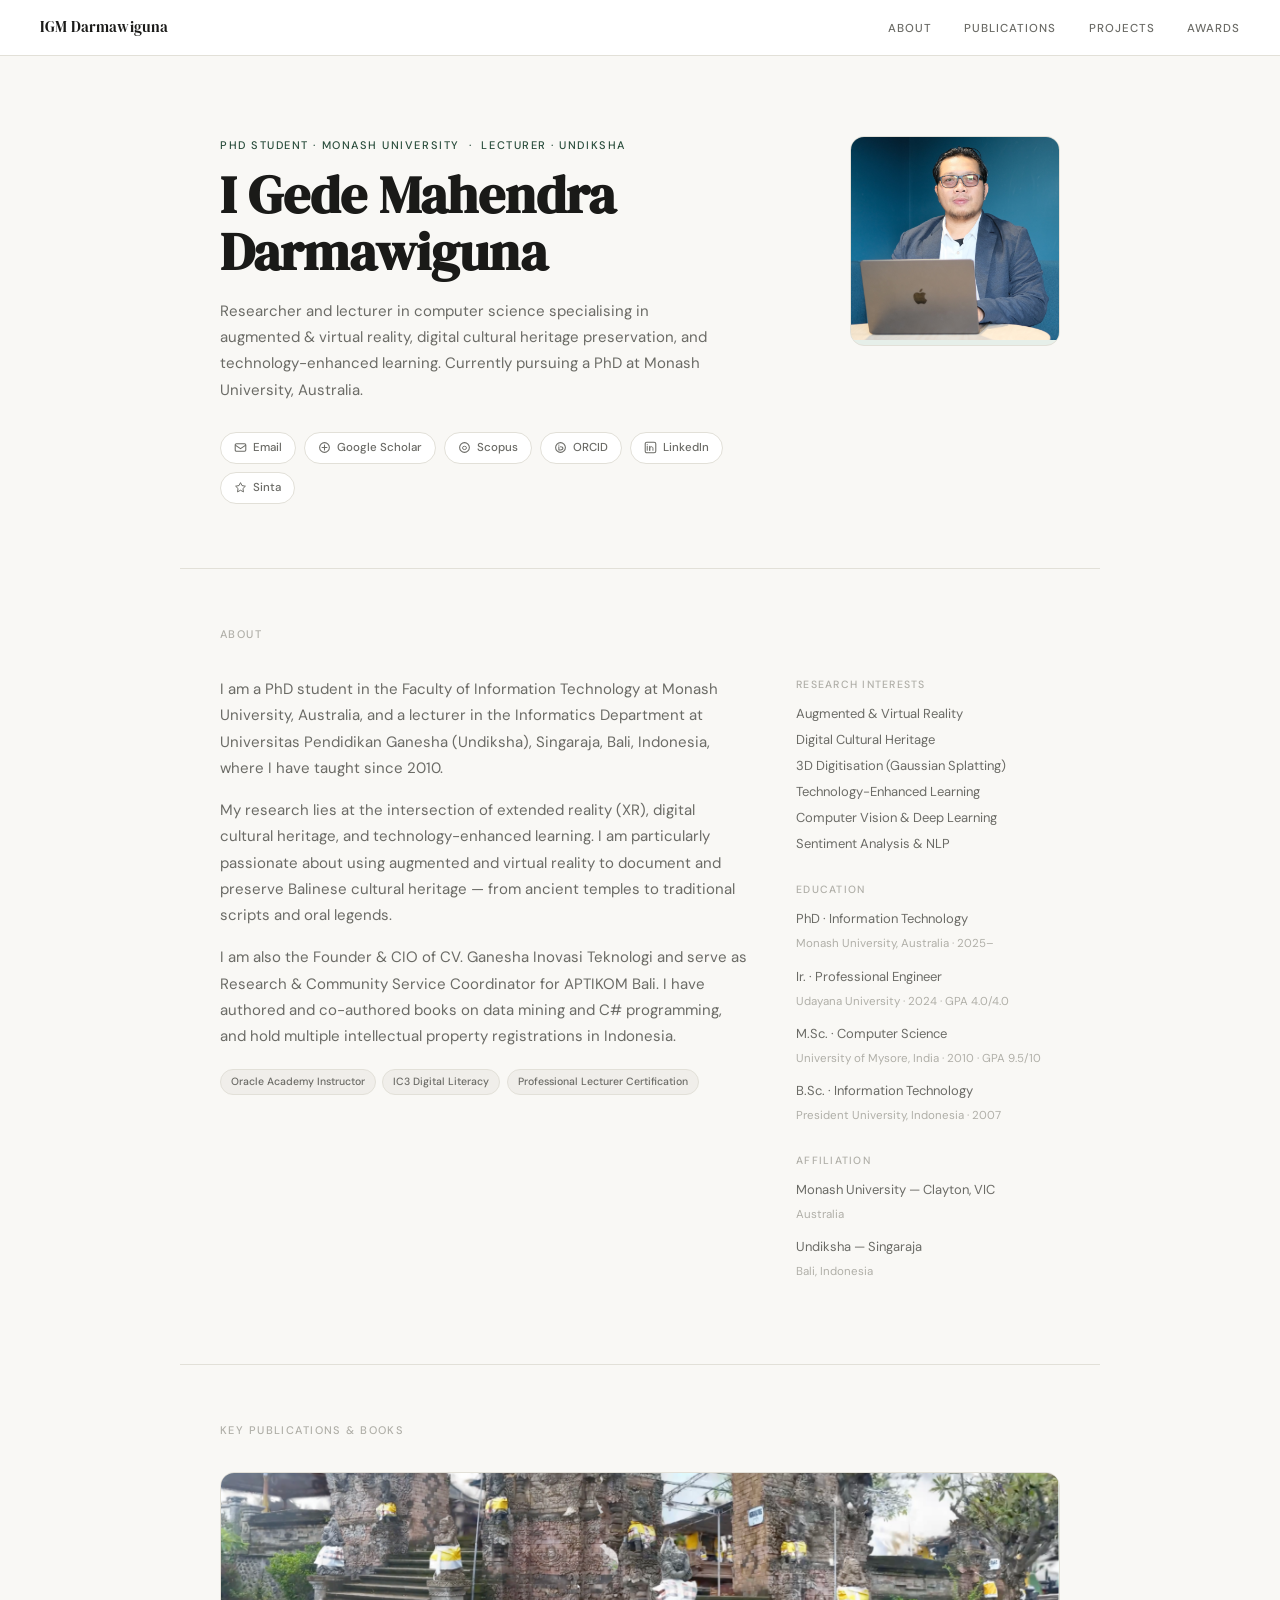
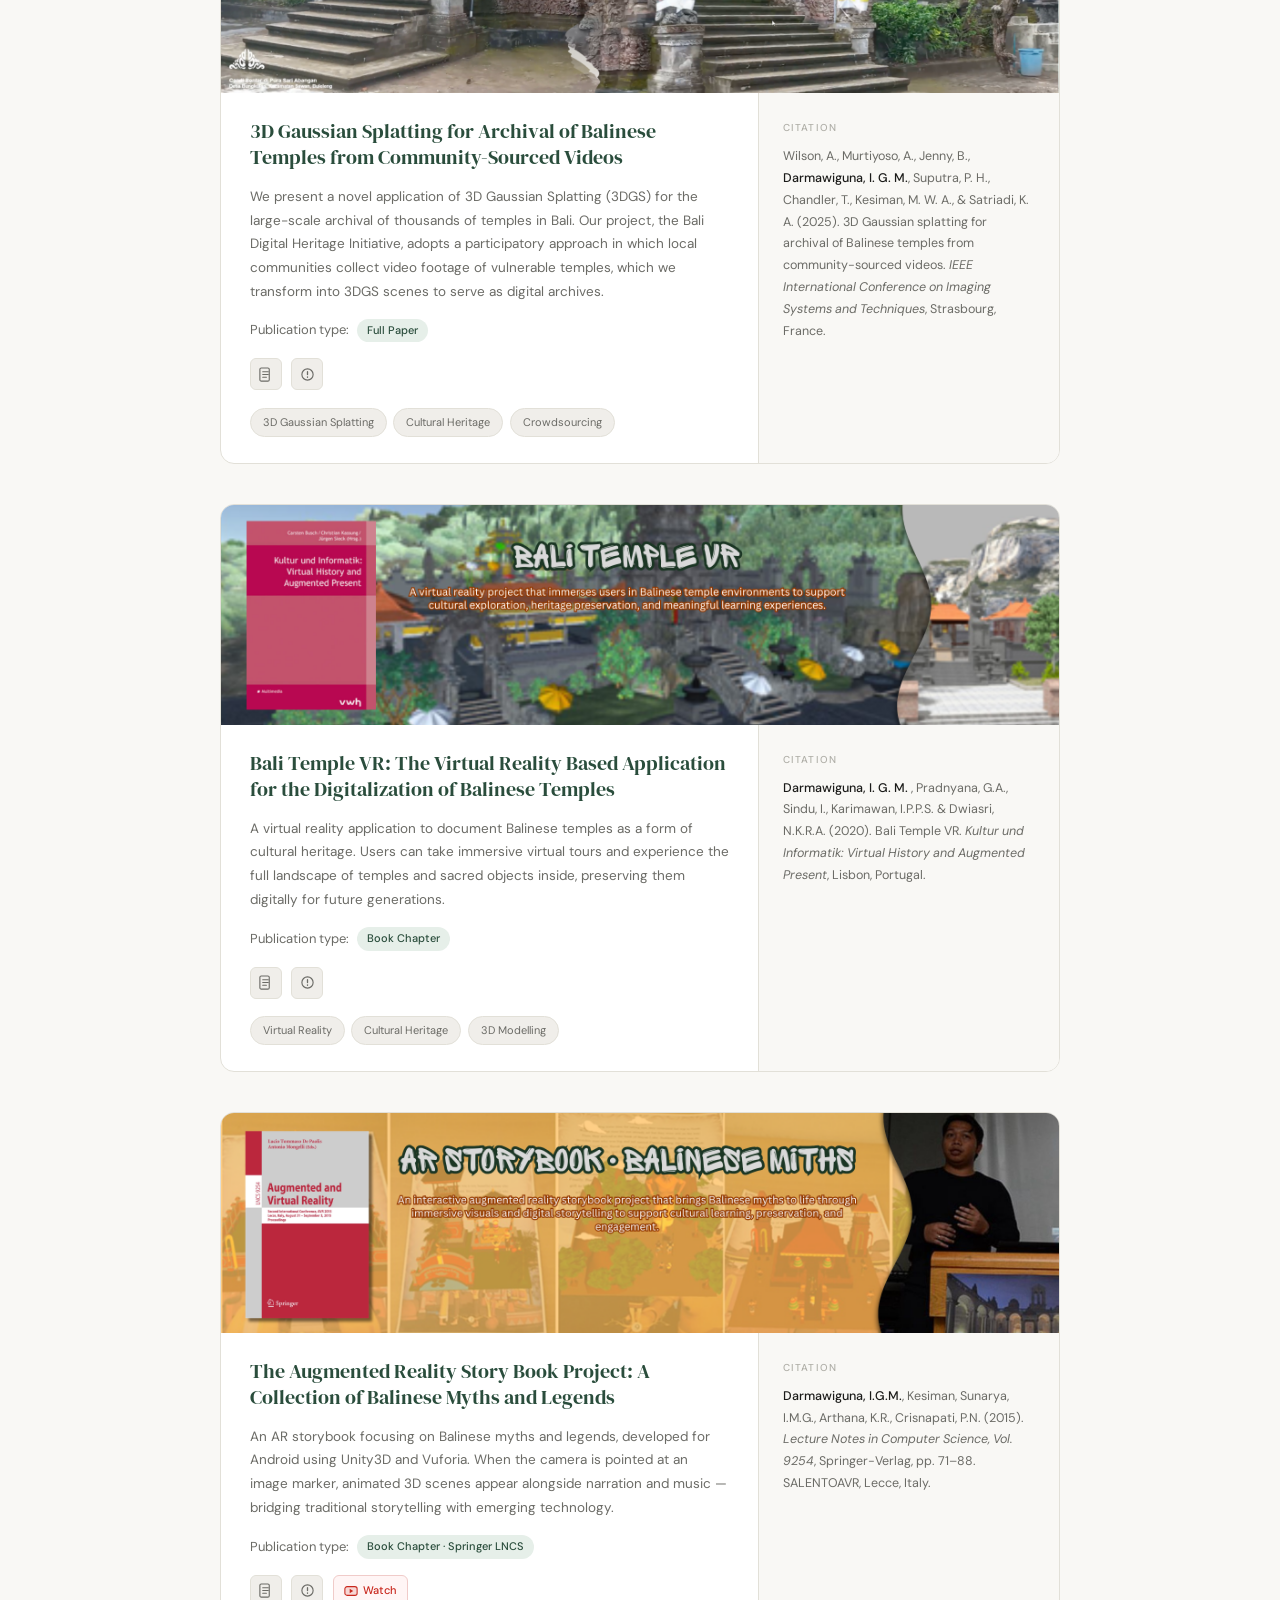
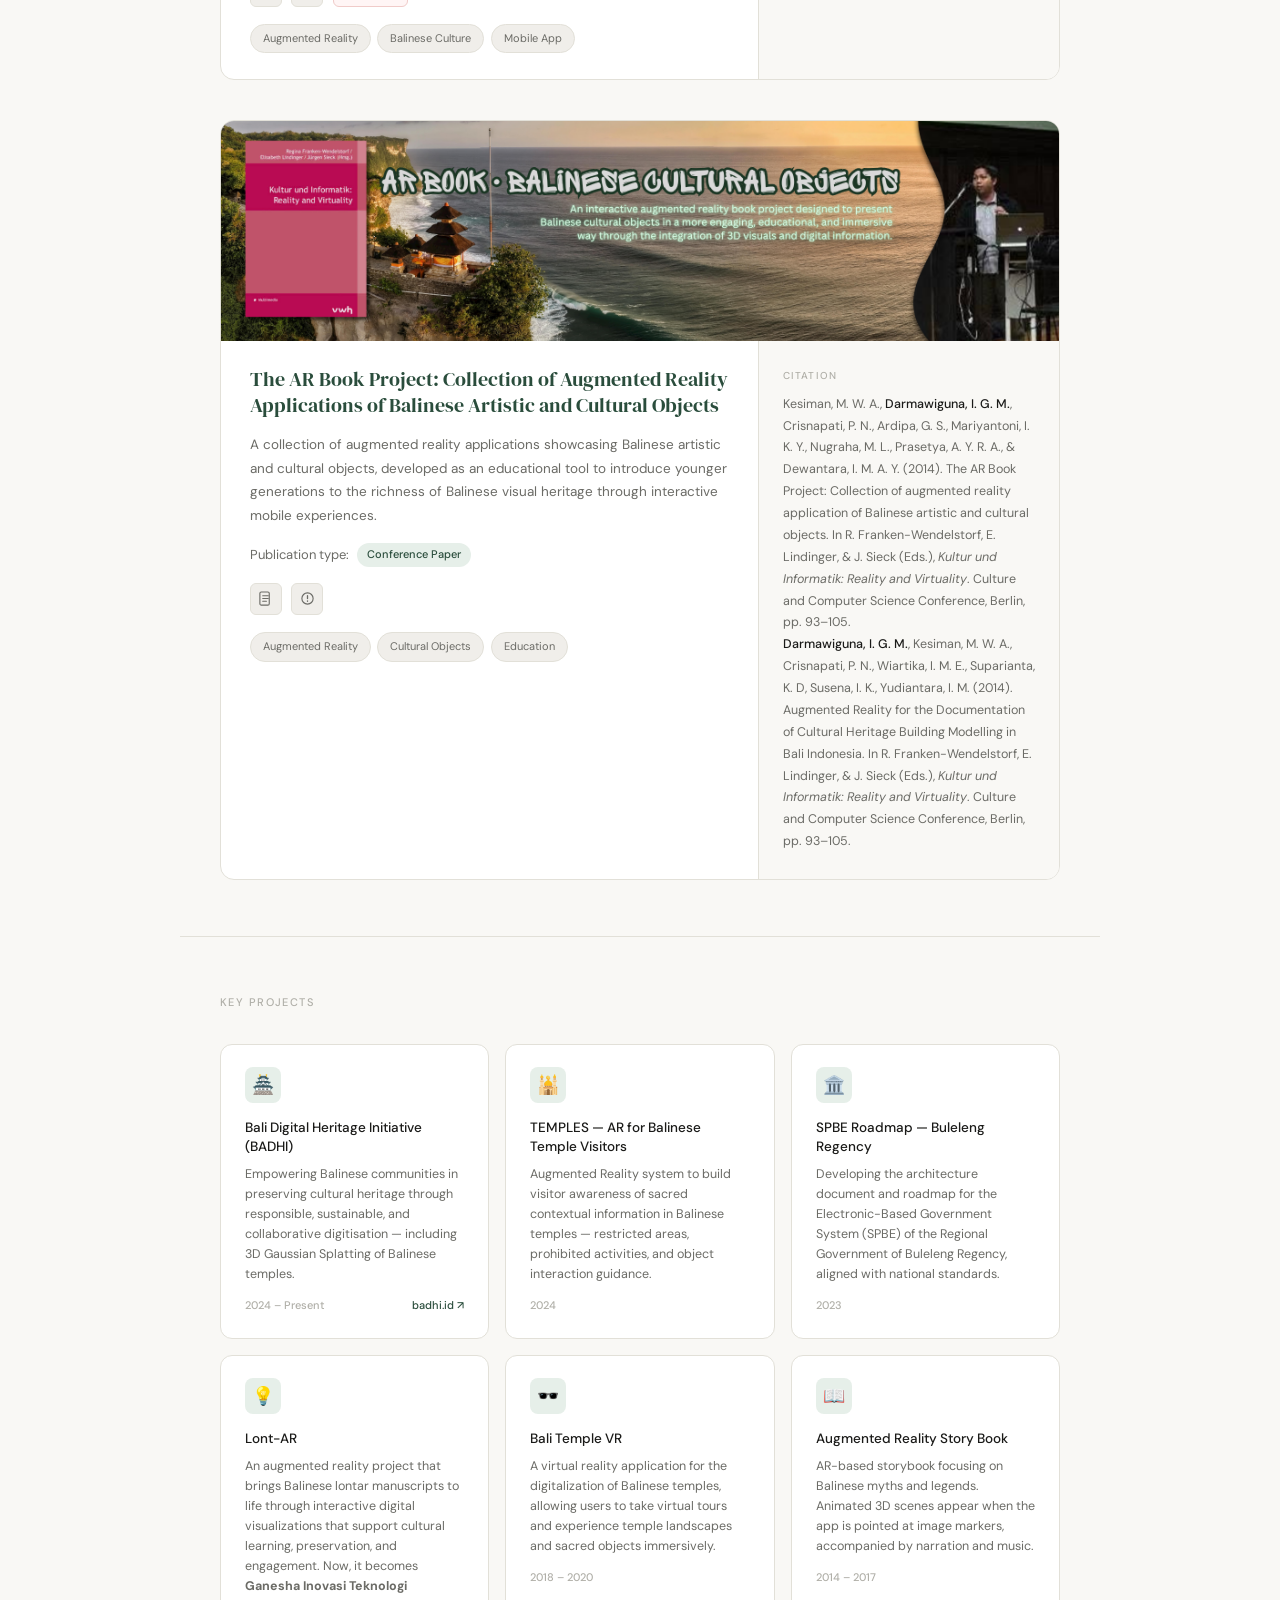
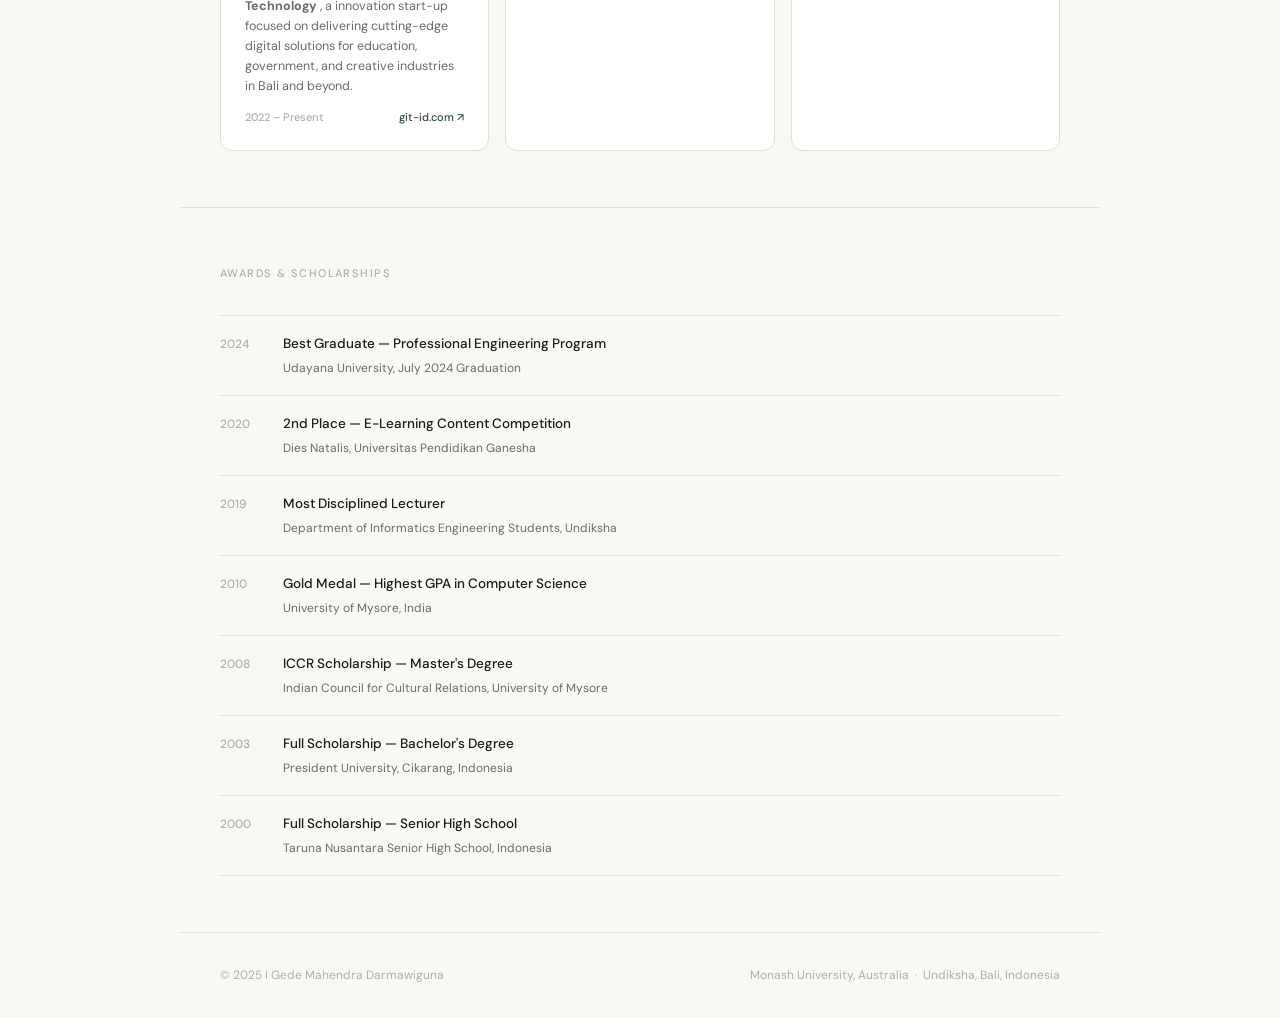
==== commit e1455de7: "Update image source for pub-thumb in index.html" ====
--- a/index.html
+++ b/index.html
@@ -127,7 +127,7 @@
     <!-- ── PUB 1 ── -->
     <div class="pub-card">
       <!-- images/pub-badhi-3dgs.png — screenshot from BADHI project -->
-      <img class="pub-thumb" src="images/pub-badhi-3dgs.png" alt="3D Gaussian Splatting — Balinese Temples" />
+      <img class="pub-thumb" src="images/pub-badhi-3dgs-new.png" alt="3D Gaussian Splatting — Balinese Temples" />
       <div class="pub-body">
         <div class="pub-main">
           <h3 class="pub-title">3D Gaussian Splatting for Archival of Balinese Temples from Community-Sourced Videos</h3>
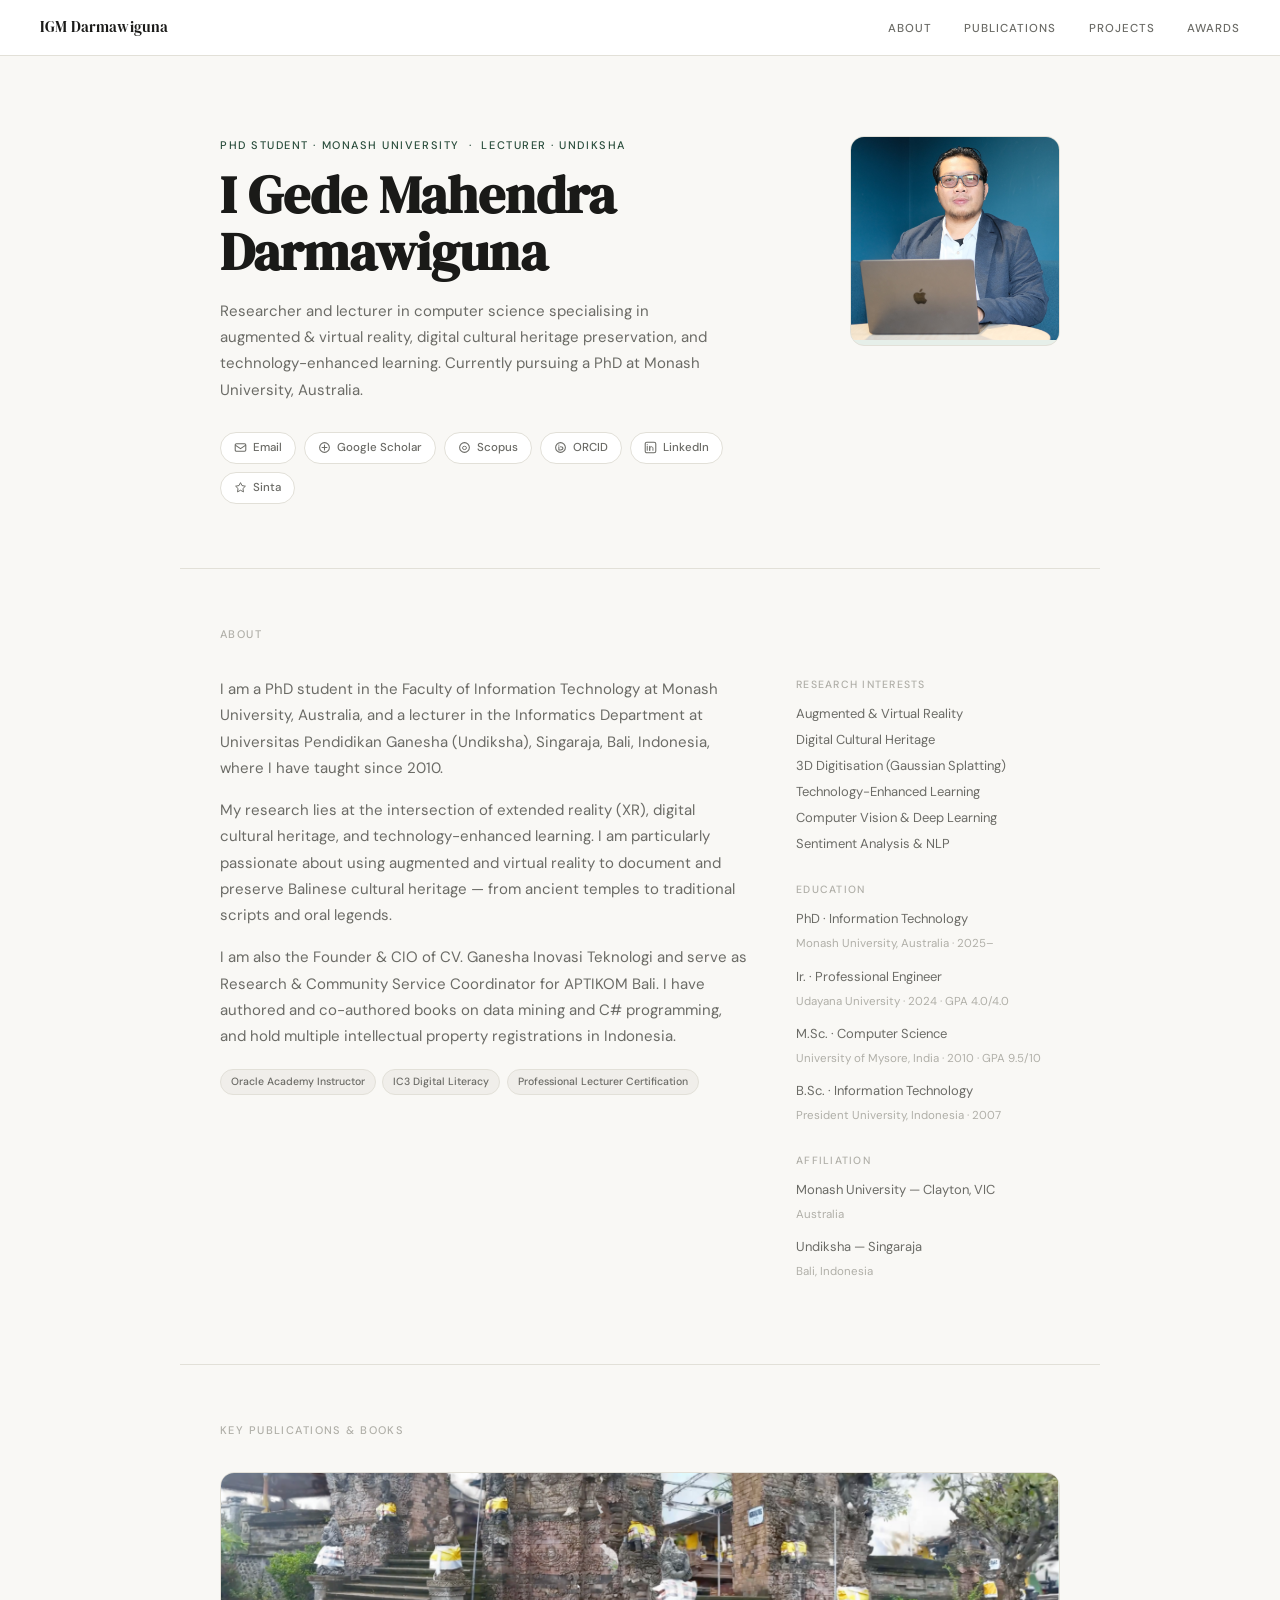
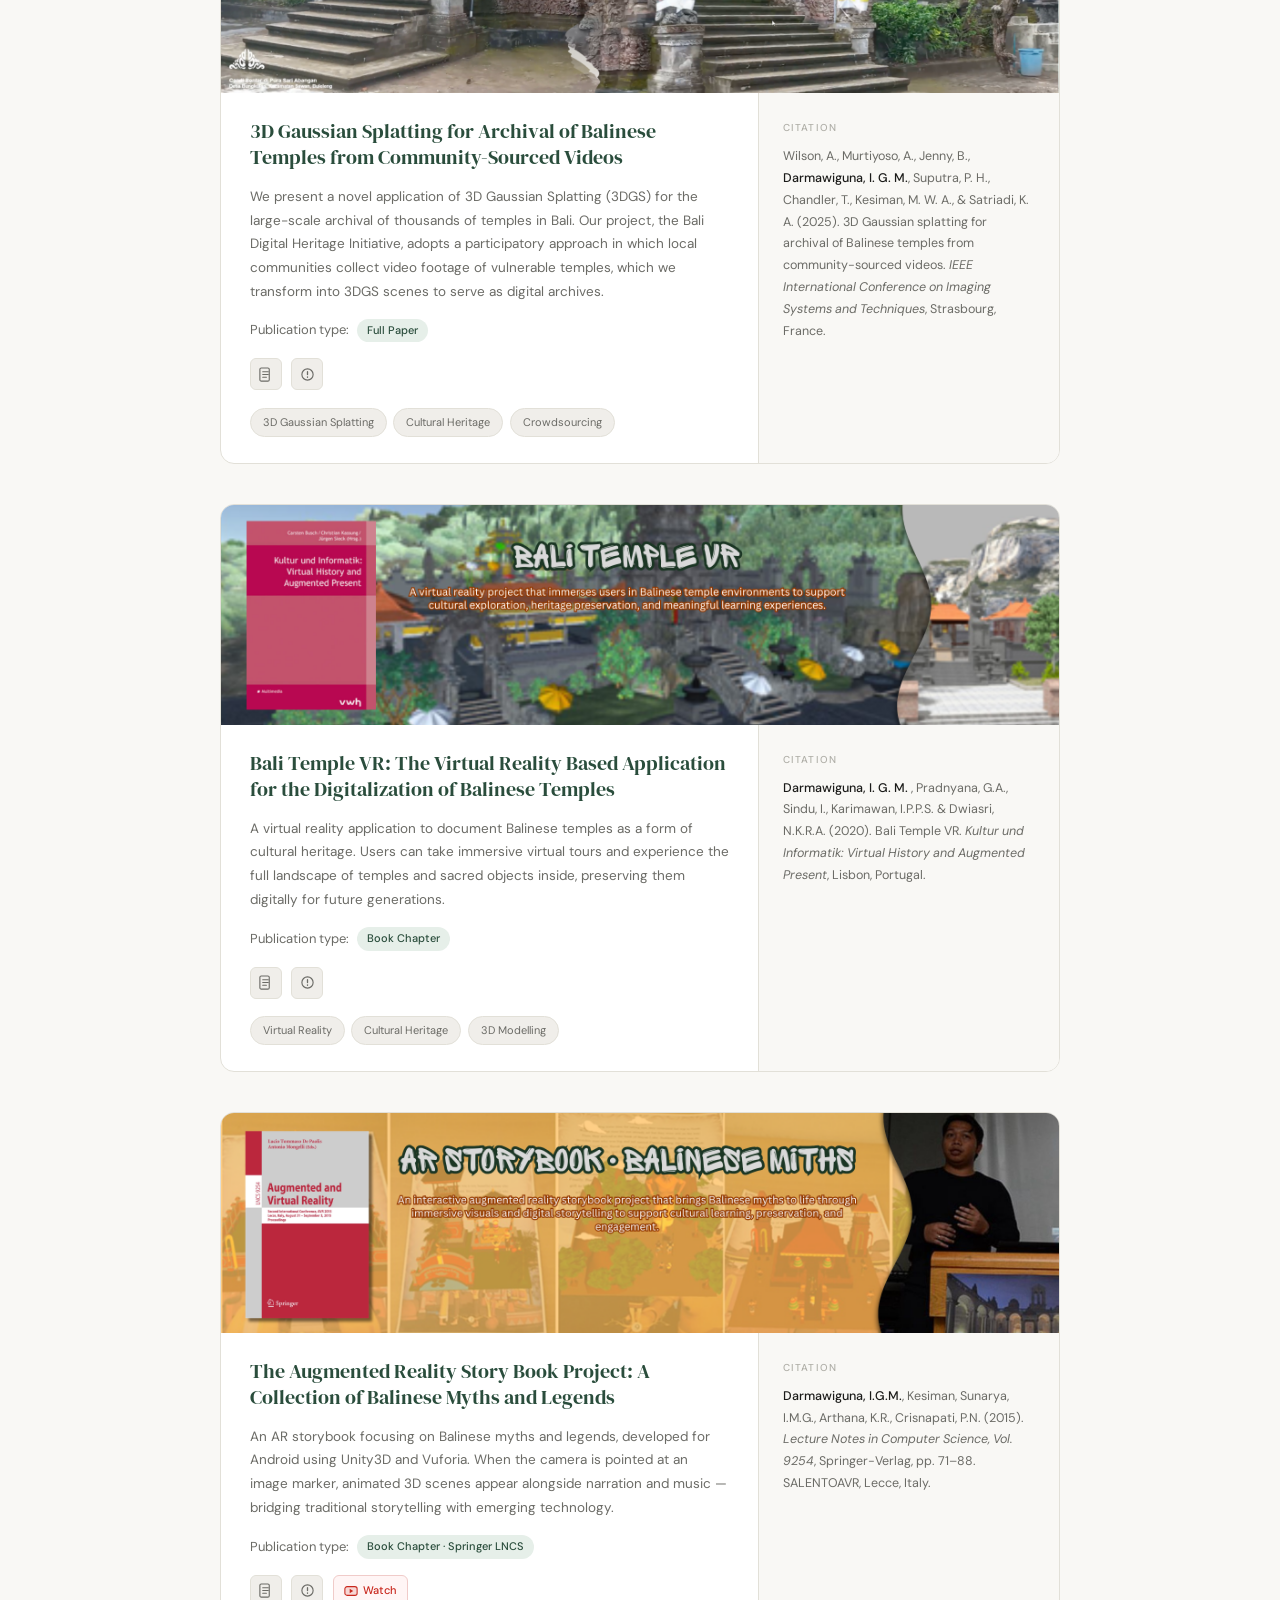
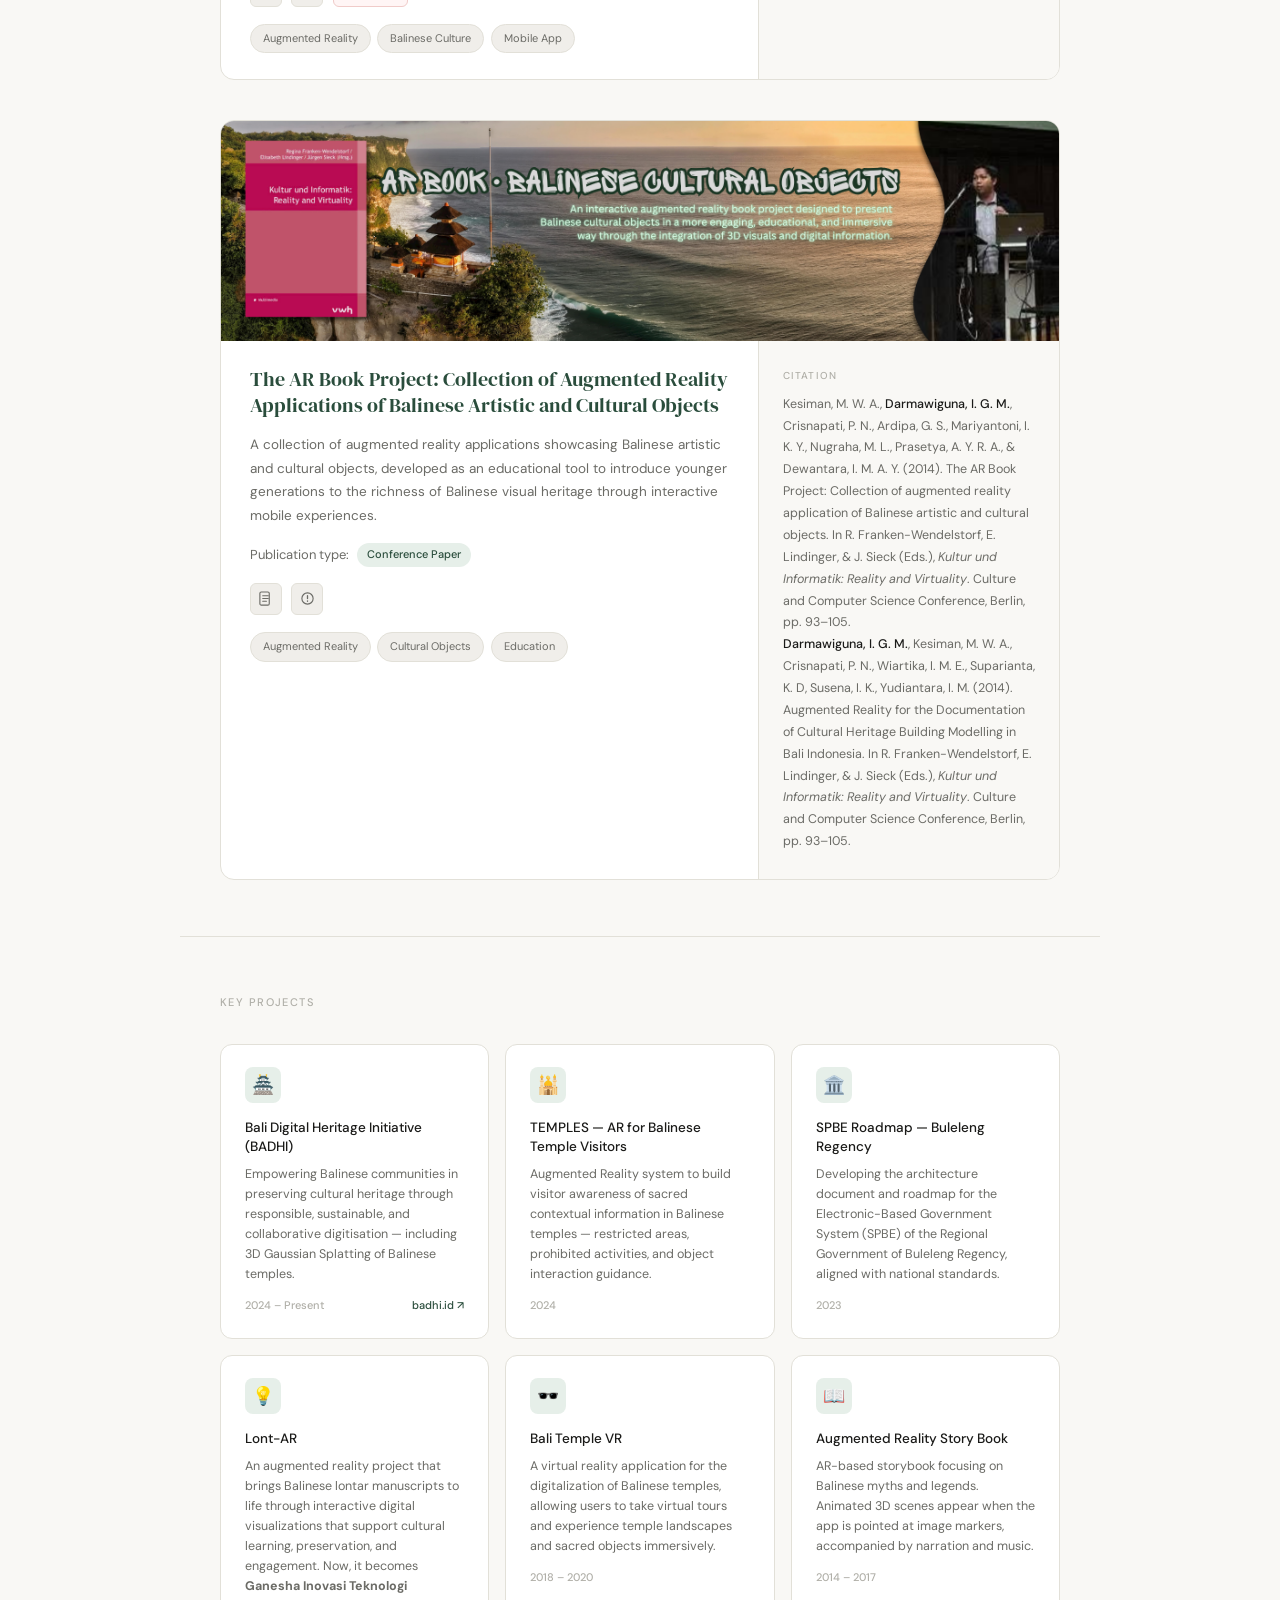
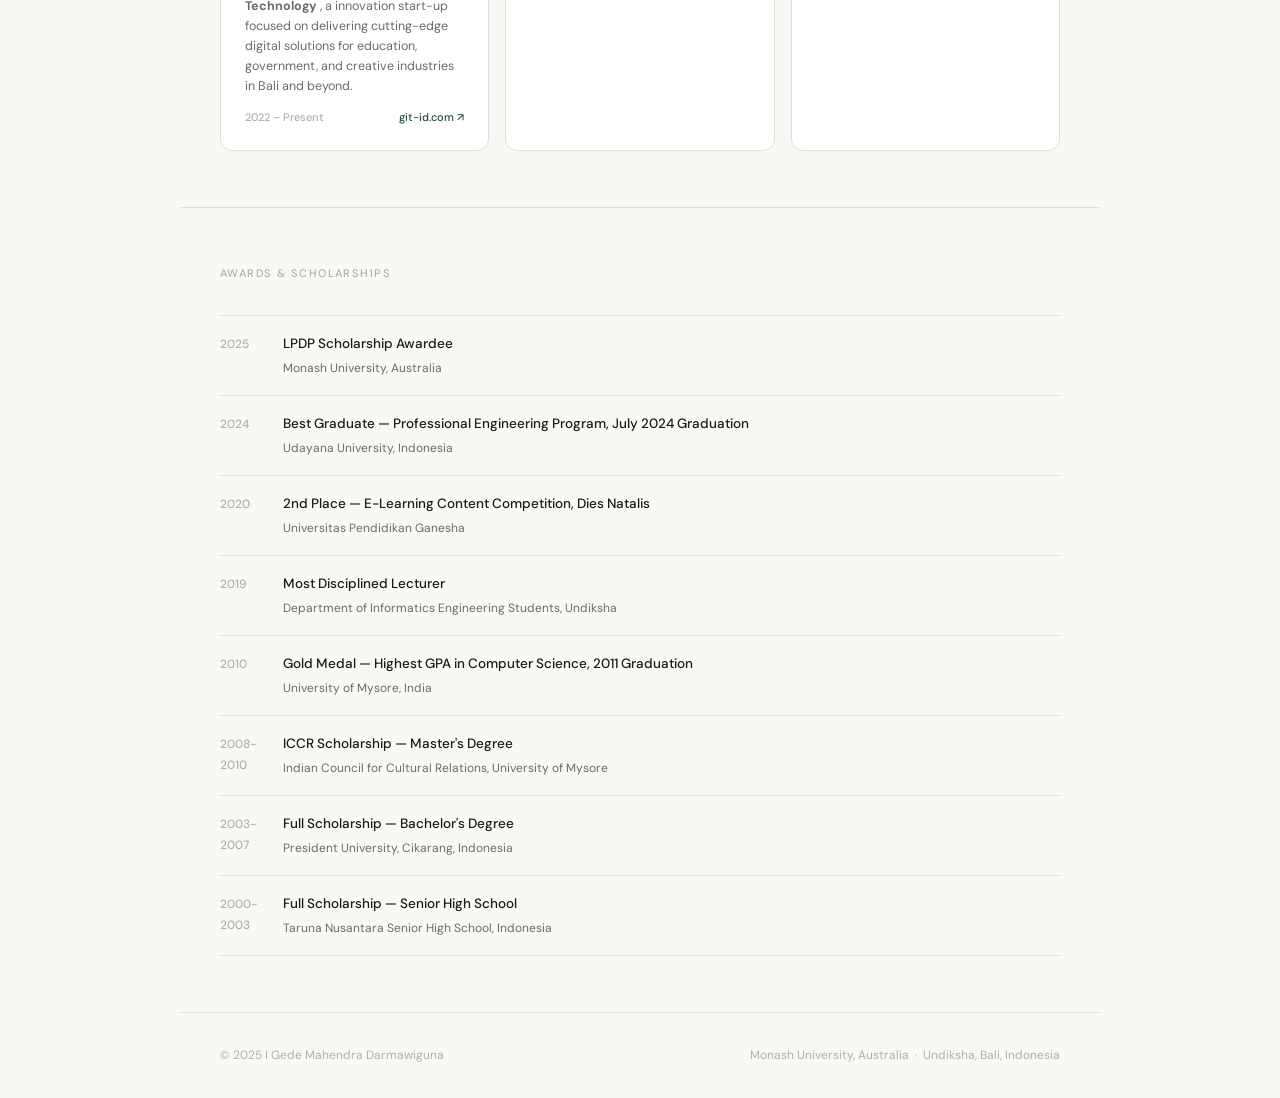
==== commit 0f8b20e1: "Revise awards section with additional details Updated award details and added graduation years for c" ====
--- a/index.html
+++ b/index.html
@@ -55,7 +55,7 @@
         <svg width="13" height="13" viewBox="0 0 16 16" fill="none"><rect x="1.5" y="1.5" width="13" height="13" rx="2" stroke="currentColor" stroke-width="1.3"/><path d="M4 6.5v5M4 4.5v.1M7 11.5V9c0-1.1.9-2 2-2s2 .9 2 2v2.5M7 6.5v5" stroke="currentColor" stroke-width="1.2" stroke-linecap="round"/></svg>
         LinkedIn
       </a>
-      <a class="contact-pill" href="https://sinta.kemdikbud.go.id/authors/profile/5976117" target="_blank">
+      <a class="contact-pill" href="https://sinta.kemdiktisaintek.go.id/authors/profile/5976117" target="_blank">
         <svg width="13" height="13" viewBox="0 0 16 16" fill="none"><path d="M8 2l1.8 3.6L14 6.4l-3 2.9.7 4.1L8 11.4l-3.7 2 .7-4.1-3-2.9 4.2-.8z" stroke="currentColor" stroke-width="1.2" stroke-linejoin="round"/></svg>
         Sinta
       </a>
@@ -135,7 +135,7 @@
           <div class="pub-type-row">Publication type: <span class="pub-type-badge">Full Paper</span></div>
           <div class="pub-icons">
             <!-- PDF -->
-            <a class="pub-icon-btn" href="#" title="PDF">
+            <a class="pub-icon-btn" href="https://doi.org/10.1109/IST66504.2025.11268436" title="PDF">
               <svg width="15" height="15" viewBox="0 0 16 16" fill="none"><rect x="2" y="1" width="10" height="14" rx="1.5" stroke="currentColor" stroke-width="1.2"/><path d="M5 5h6M5 8h6M5 11h4" stroke="currentColor" stroke-width="1.1" stroke-linecap="round"/></svg>
             </a>
             <!-- Cite -->
@@ -166,7 +166,7 @@
           <p class="pub-abstract">A virtual reality application to document Balinese temples as a form of cultural heritage. Users can take immersive virtual tours and experience the full landscape of temples and sacred objects inside, preserving them digitally for future generations.</p>
           <div class="pub-type-row">Publication type: <span class="pub-type-badge">Book Chapter</span></div>
           <div class="pub-icons">
-            <a class="pub-icon-btn" href="#" title="PDF"><svg width="15" height="15" viewBox="0 0 16 16" fill="none"><rect x="2" y="1" width="10" height="14" rx="1.5" stroke="currentColor" stroke-width="1.2"/><path d="M5 5h6M5 8h6M5 11h4" stroke="currentColor" stroke-width="1.1" stroke-linecap="round"/></svg></a>
+            <a class="pub-icon-btn" href="https://arxiv.org/abs/2004.13853" title="PDF"><svg width="15" height="15" viewBox="0 0 16 16" fill="none"><rect x="2" y="1" width="10" height="14" rx="1.5" stroke="currentColor" stroke-width="1.2"/><path d="M5 5h6M5 8h6M5 11h4" stroke="currentColor" stroke-width="1.1" stroke-linecap="round"/></svg></a>
             <a class="pub-icon-btn" href="#" title="Cite / BibTeX"><svg width="15" height="15" viewBox="0 0 16 16" fill="none"><path d="M8 14A6 6 0 1 0 8 2a6 6 0 0 0 0 12z" stroke="currentColor" stroke-width="1.2"/><path d="M8 8V5M8 10.5v.5" stroke="currentColor" stroke-width="1.4" stroke-linecap="round"/></svg></a>
           </div>
           <div class="pub-tags"><span class="tag">Virtual Reality</span><span class="tag">Cultural Heritage</span><span class="tag">3D Modelling</span></div>
@@ -188,8 +188,8 @@
           <p class="pub-abstract">An AR storybook focusing on Balinese myths and legends, developed for Android using Unity3D and Vuforia. When the camera is pointed at an image marker, animated 3D scenes appear alongside narration and music — bridging traditional storytelling with emerging technology.</p>
           <div class="pub-type-row">Publication type: <span class="pub-type-badge">Book Chapter · Springer LNCS</span></div>
           <div class="pub-icons">
-            <a class="pub-icon-btn" href="#" title="PDF"><svg width="15" height="15" viewBox="0 0 16 16" fill="none"><rect x="2" y="1" width="10" height="14" rx="1.5" stroke="currentColor" stroke-width="1.2"/><path d="M5 5h6M5 8h6M5 11h4" stroke="currentColor" stroke-width="1.1" stroke-linecap="round"/></svg></a>
-            <a class="pub-icon-btn" href="#" title="Cite / BibTeX"><svg width="15" height="15" viewBox="0 0 16 16" fill="none"><path d="M8 14A6 6 0 1 0 8 2a6 6 0 0 0 0 12z" stroke="currentColor" stroke-width="1.2"/><path d="M8 8V5M8 10.5v.5" stroke="currentColor" stroke-width="1.4" stroke-linecap="round"/></svg></a>
+            <a class="pub-icon-btn" href="https://www.researchgate.net/publication/286842600_The_Augmented_Reality_Story_Book_Project_A_Collection_of_Balinese_Miths_and_Legends/" title="PDF"><svg width="15" height="15" viewBox="0 0 16 16" fill="none"><rect x="2" y="1" width="10" height="14" rx="1.5" stroke="currentColor" stroke-width="1.2"/><path d="M5 5h6M5 8h6M5 11h4" stroke="currentColor" stroke-width="1.1" stroke-linecap="round"/></svg></a>
+            <a class="pub-icon-btn" href="https://link.springer.com/chapter/10.1007/978-3-319-22888-4_7" title="Cite / BibTeX"><svg width="15" height="15" viewBox="0 0 16 16" fill="none"><path d="M8 14A6 6 0 1 0 8 2a6 6 0 0 0 0 12z" stroke="currentColor" stroke-width="1.2"/><path d="M8 8V5M8 10.5v.5" stroke="currentColor" stroke-width="1.4" stroke-linecap="round"/></svg></a>
             <!-- YouTube: replace href with actual demo video -->
             <a class="pub-icon-btn yt" href="https://www.youtube.com/watch?v=W7mN5129c0Y" target="_blank" title="Watch on YouTube">
               <svg width="14" height="14" viewBox="0 0 16 16" fill="none"><rect x="1" y="3" width="14" height="10" rx="2.5" fill="currentColor" opacity="0.15"/><rect x="1" y="3" width="14" height="10" rx="2.5" stroke="currentColor" stroke-width="1.2"/><path d="M6.5 5.5l4 2.5-4 2.5V5.5z" fill="currentColor"/></svg>
@@ -298,20 +298,28 @@
 <section id="awards">
   <p class="section-label">Awards &amp; Scholarships</p>
   <div class="award-list">
-
+  
+    <div class="award-item">
+      <span class="award-year">2025</span>
+      <div>
+        <p class="award-name">LPDP Scholarship Awardee</p>
+        <p class="award-org">Monash University, Australia </p>
+      </div>
+    </div>
+    
     <div class="award-item">
       <span class="award-year">2024</span>
       <div>
-        <p class="award-name">Best Graduate — Professional Engineering Program</p>
-        <p class="award-org">Udayana University, July 2024 Graduation</p>
+        <p class="award-name">Best Graduate — Professional Engineering Program, July 2024 Graduation</p>
+        <p class="award-org">Udayana University, Indonesia</p>
       </div>
     </div>
 
     <div class="award-item">
       <span class="award-year">2020</span>
       <div>
-        <p class="award-name">2nd Place — E-Learning Content Competition</p>
-        <p class="award-org">Dies Natalis, Universitas Pendidikan Ganesha</p>
+        <p class="award-name">2nd Place — E-Learning Content Competition, Dies Natalis</p>
+        <p class="award-org">Universitas Pendidikan Ganesha</p>
       </div>
     </div>
 
@@ -326,13 +334,13 @@
     <div class="award-item">
       <span class="award-year">2010</span>
       <div>
-        <p class="award-name">Gold Medal — Highest GPA in Computer Science</p>
+        <p class="award-name">Gold Medal — Highest GPA in Computer Science, 2011 Graduation</p>
         <p class="award-org">University of Mysore, India</p>
       </div>
     </div>
 
     <div class="award-item">
-      <span class="award-year">2008</span>
+      <span class="award-year">2008-2010</span>
       <div>
         <p class="award-name">ICCR Scholarship — Master's Degree</p>
         <p class="award-org">Indian Council for Cultural Relations, University of Mysore</p>
@@ -340,7 +348,7 @@
     </div>
 
     <div class="award-item">
-      <span class="award-year">2003</span>
+      <span class="award-year">2003-2007</span>
       <div>
         <p class="award-name">Full Scholarship — Bachelor's Degree</p>
         <p class="award-org">President University, Cikarang, Indonesia</p>
@@ -348,7 +356,7 @@
     </div>
 
     <div class="award-item">
-      <span class="award-year">2000</span>
+      <span class="award-year">2000-2003</span>
       <div>
         <p class="award-name">Full Scholarship — Senior High School</p>
         <p class="award-org">Taruna Nusantara Senior High School, Indonesia</p>
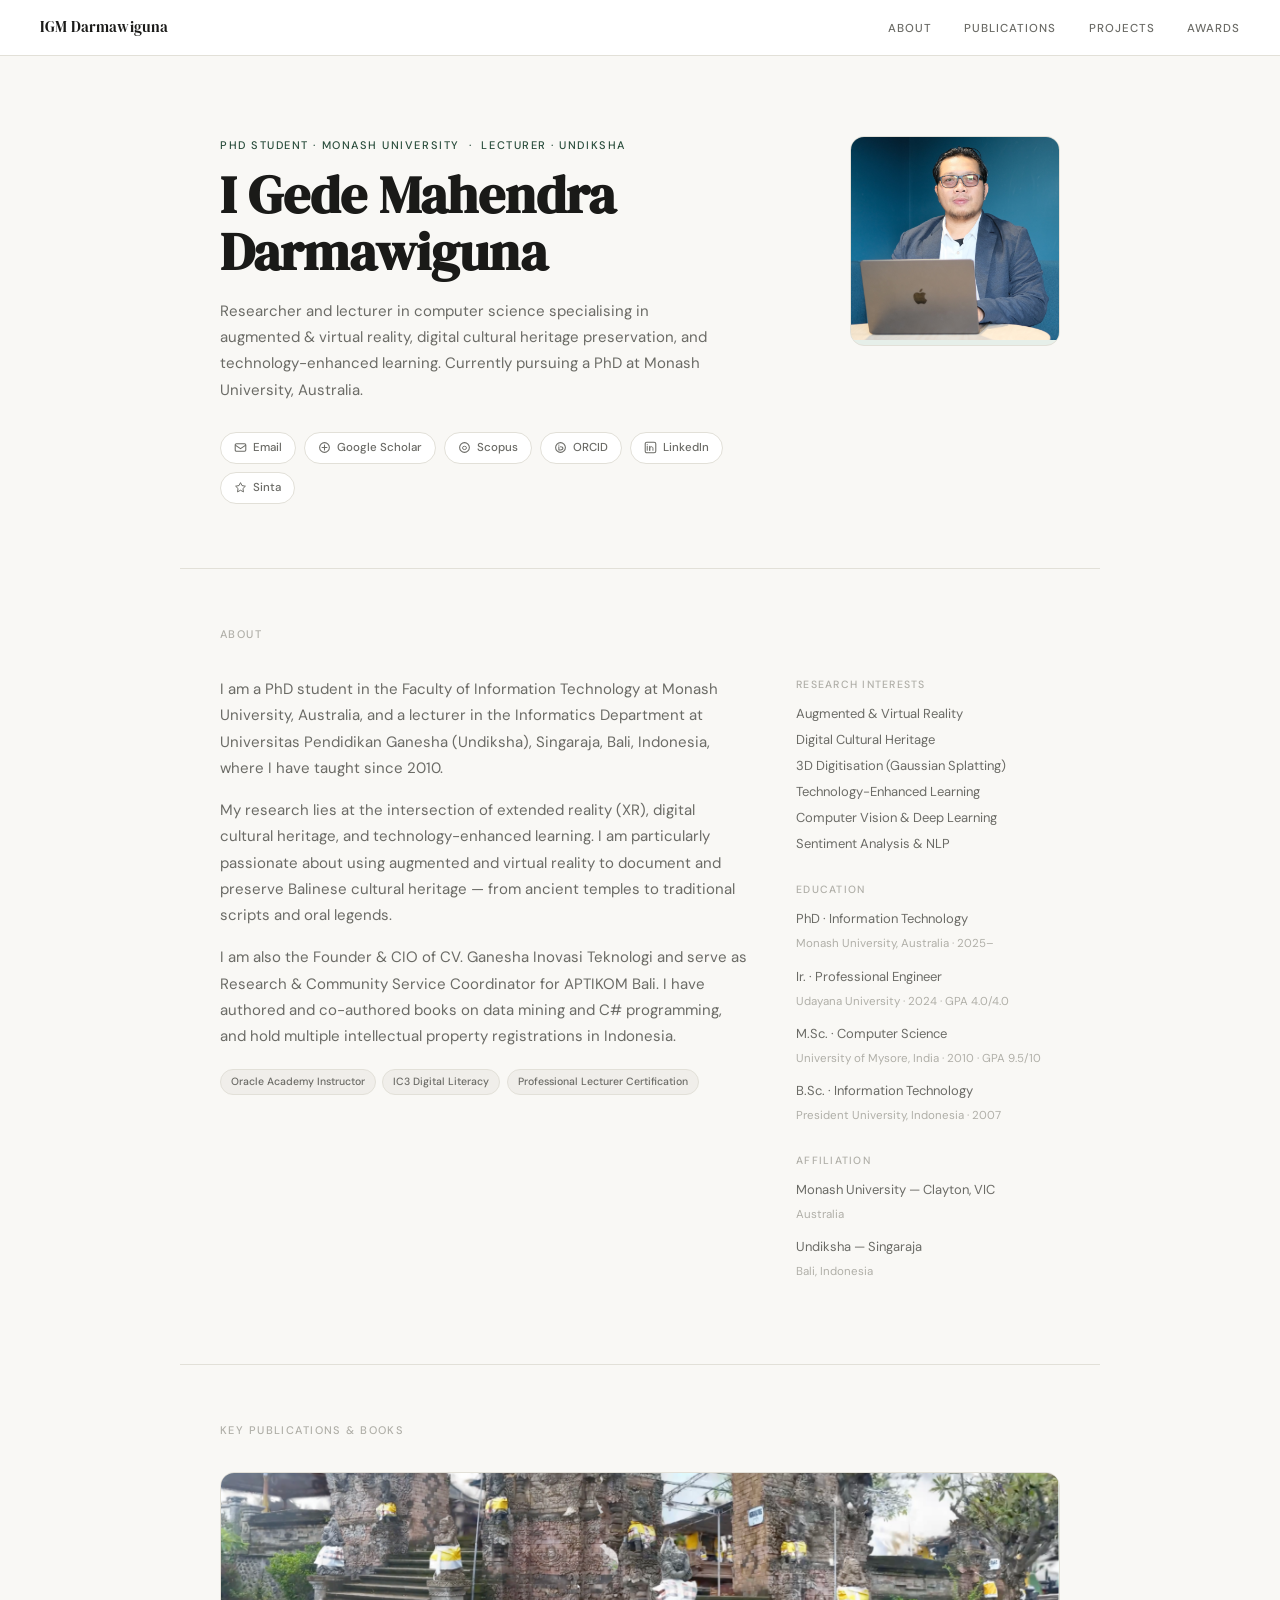
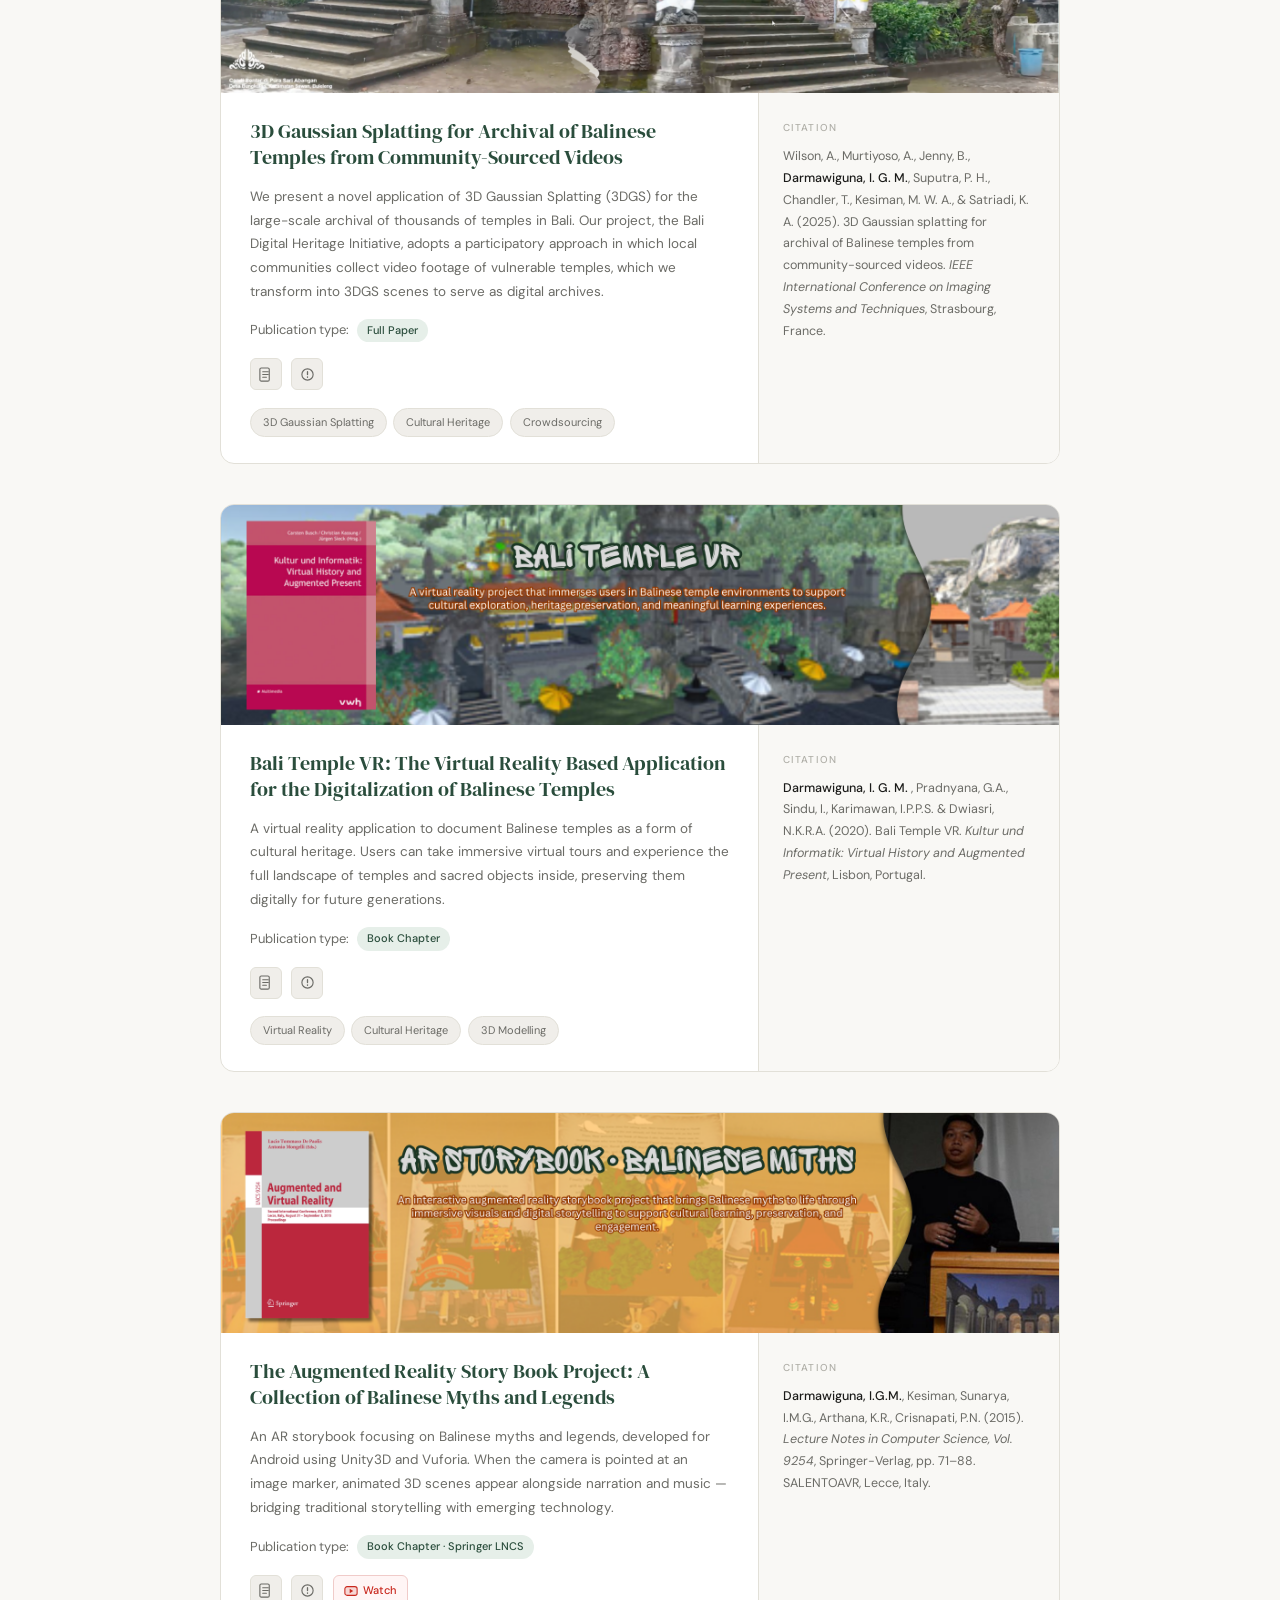
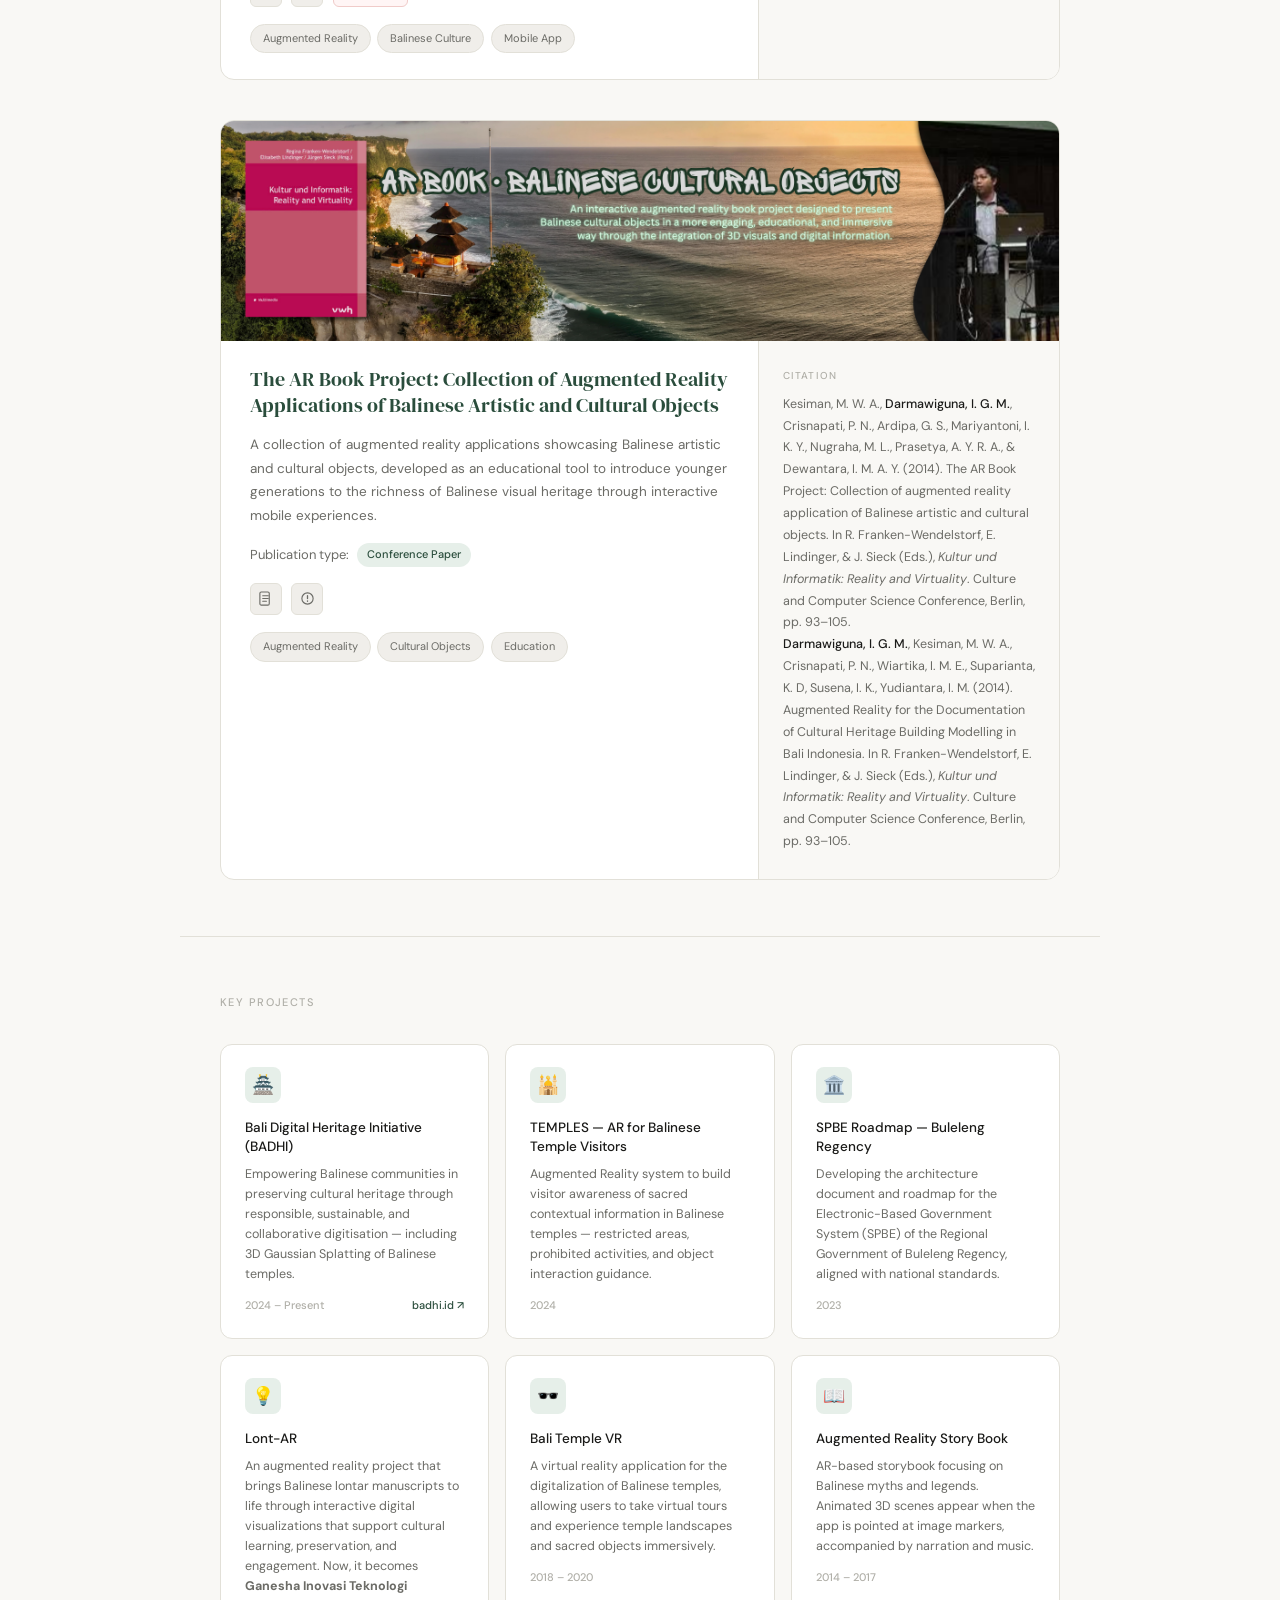
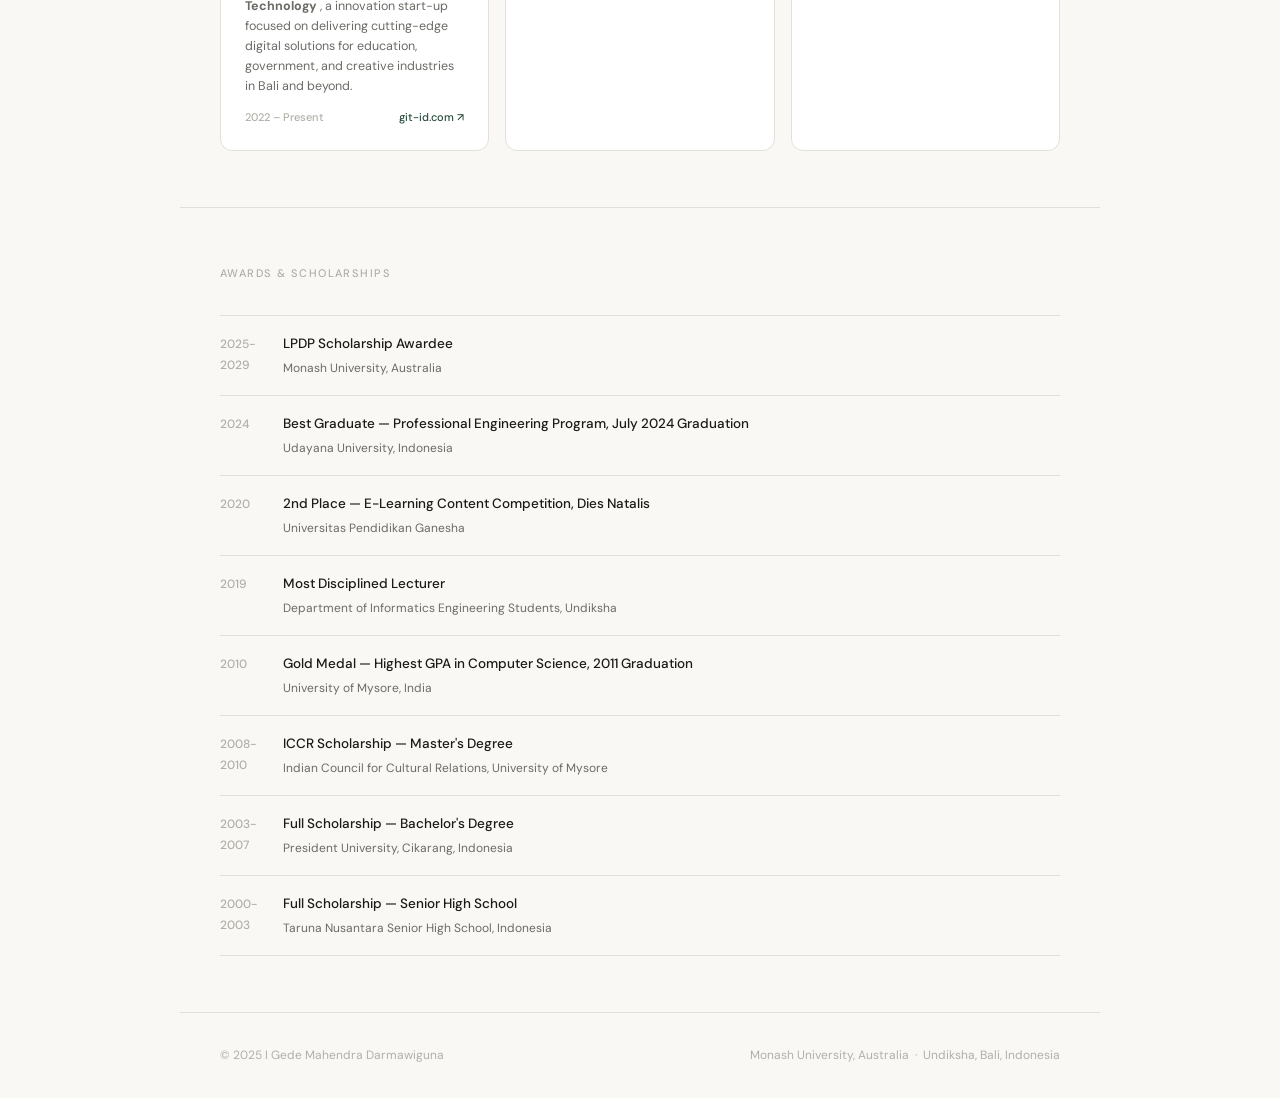
==== commit 09e09867: "Update index.html" ====
--- a/index.html
+++ b/index.html
@@ -300,7 +300,7 @@
   <div class="award-list">
   
     <div class="award-item">
-      <span class="award-year">2025</span>
+      <span class="award-year">2025-2029</span>
       <div>
         <p class="award-name">LPDP Scholarship Awardee</p>
         <p class="award-org">Monash University, Australia </p>
